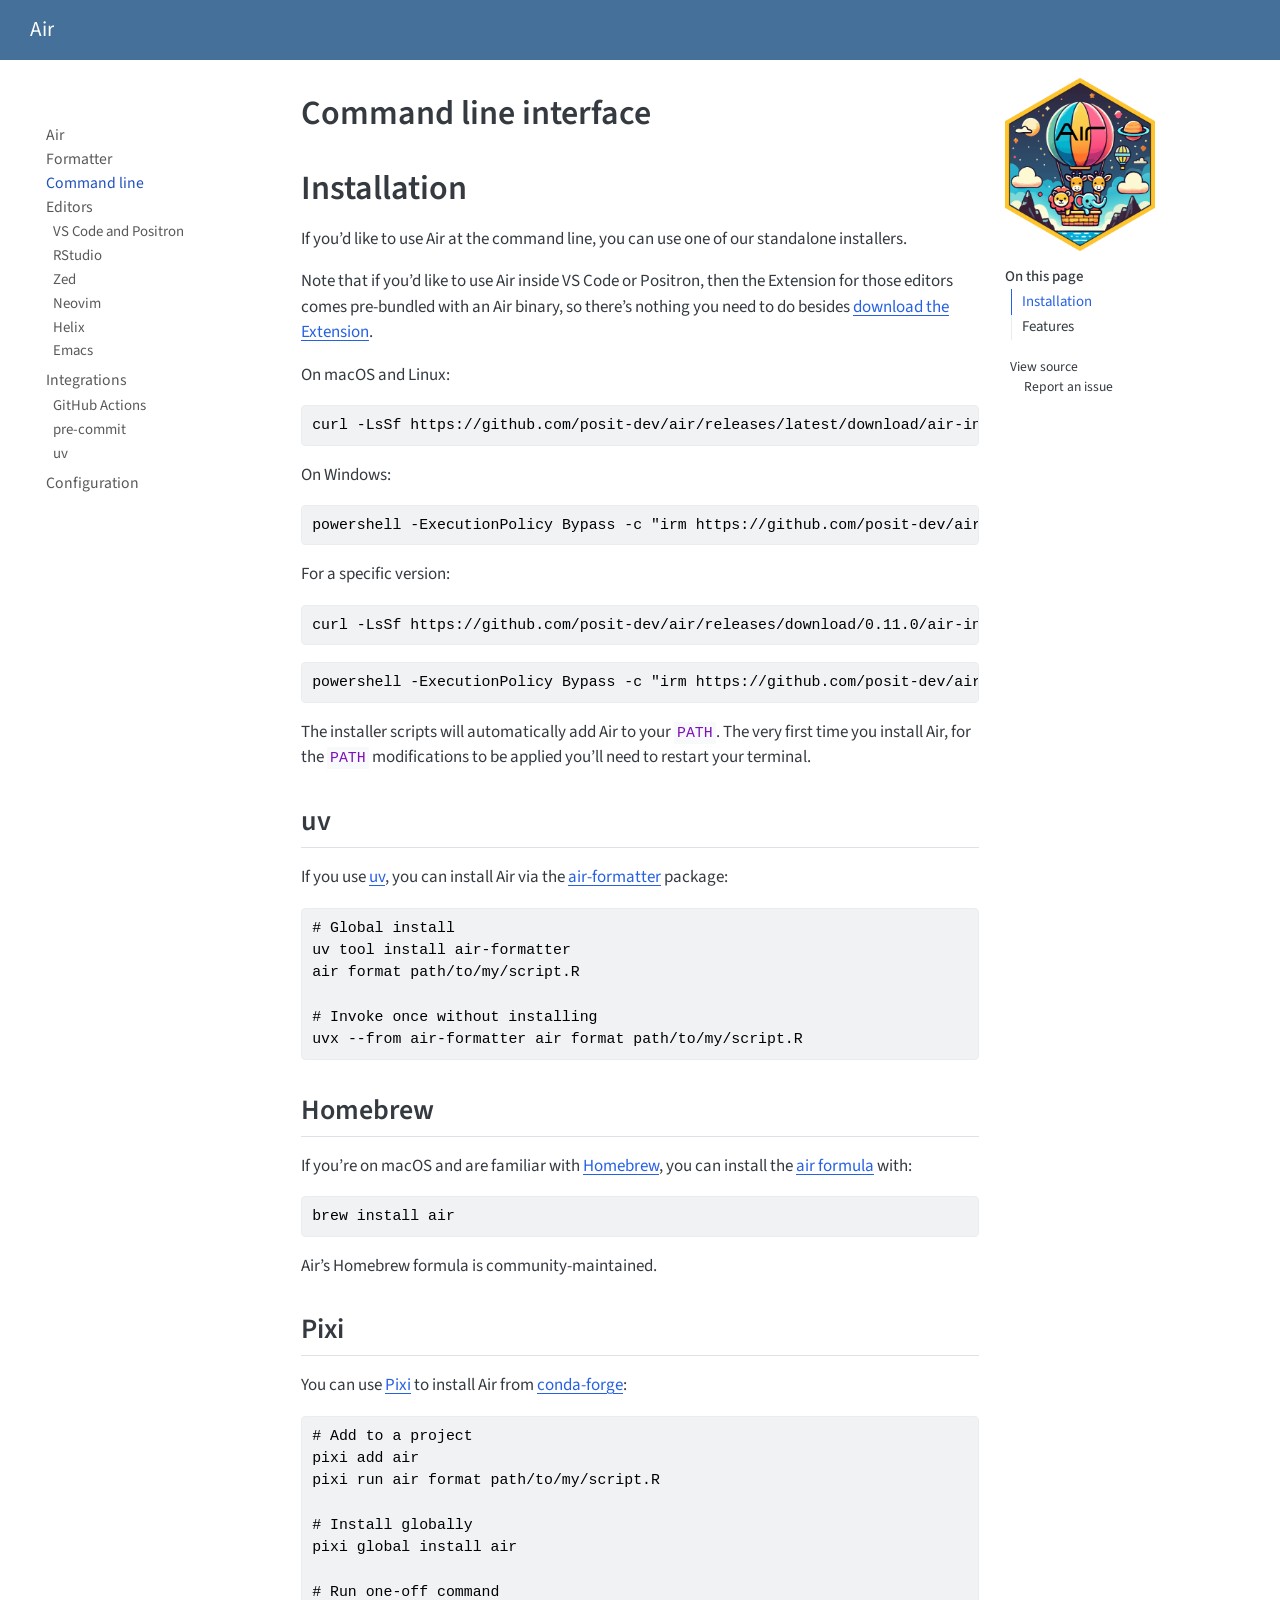
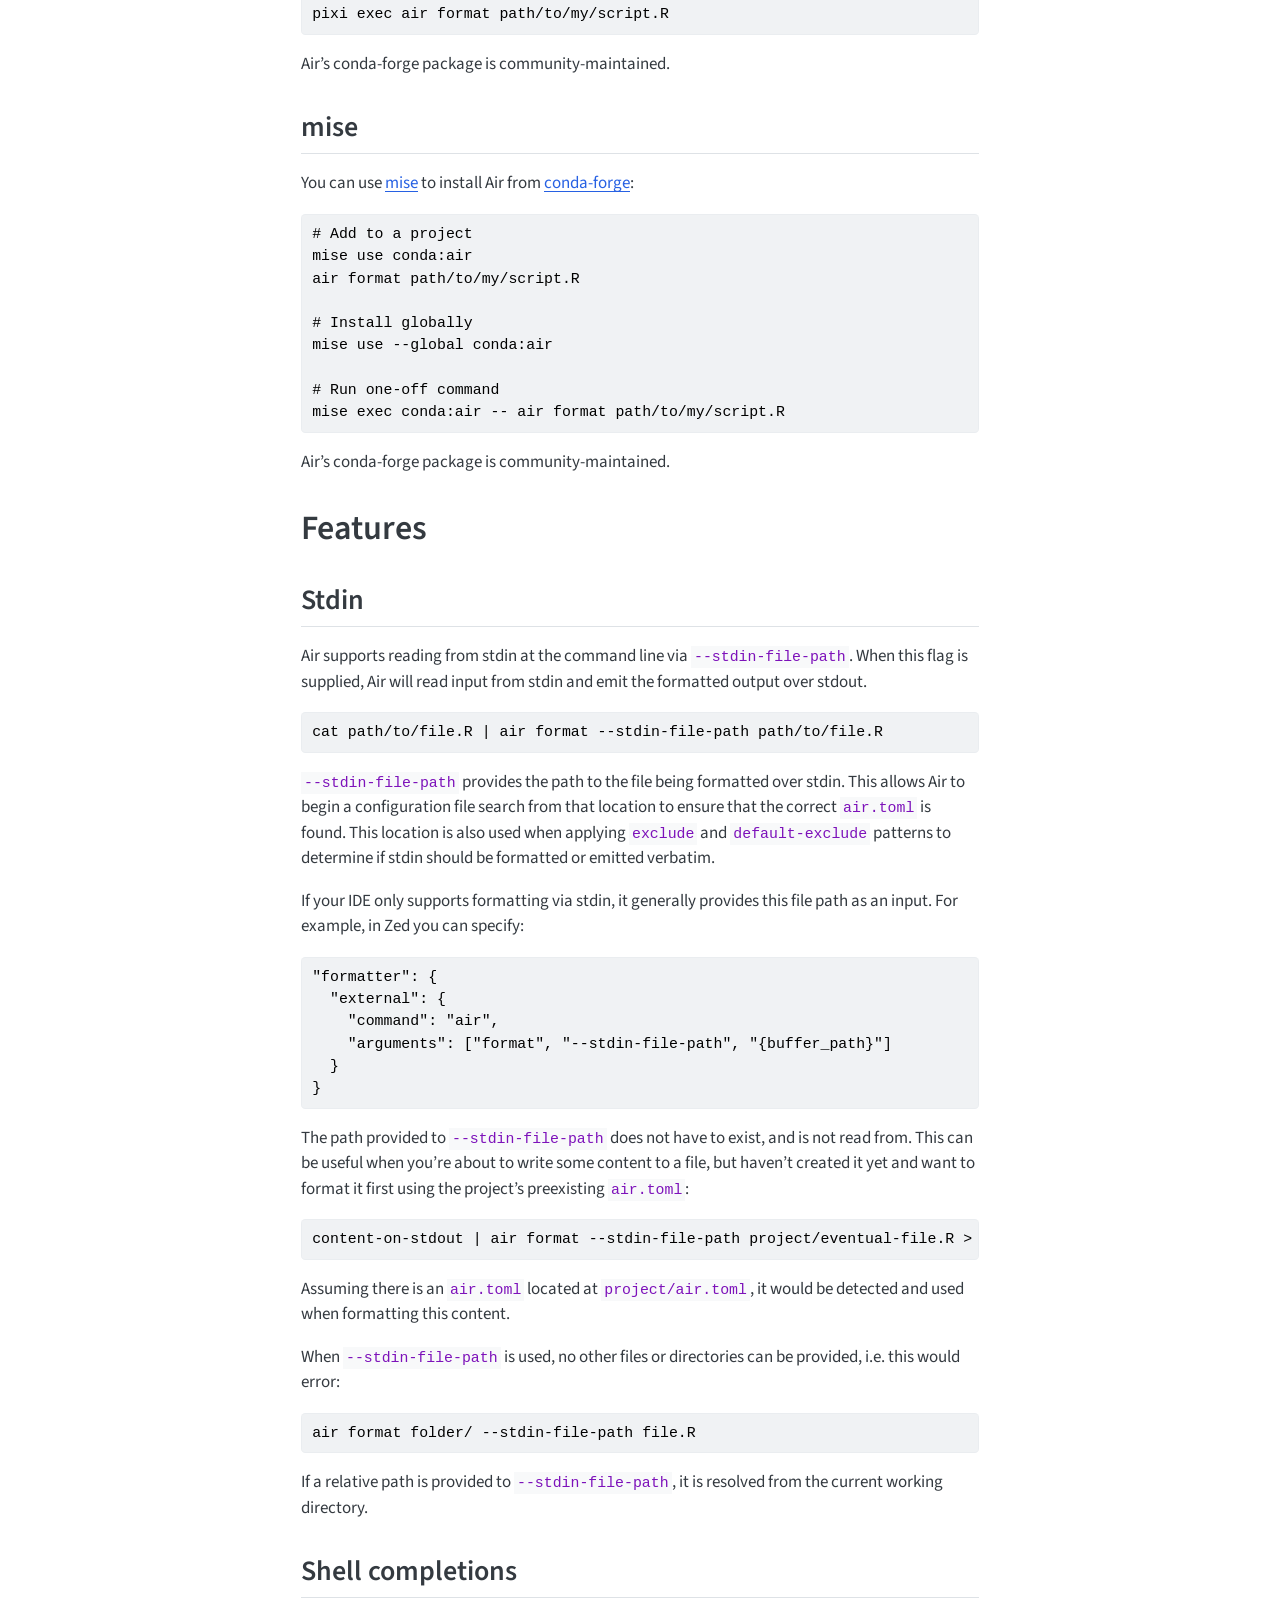
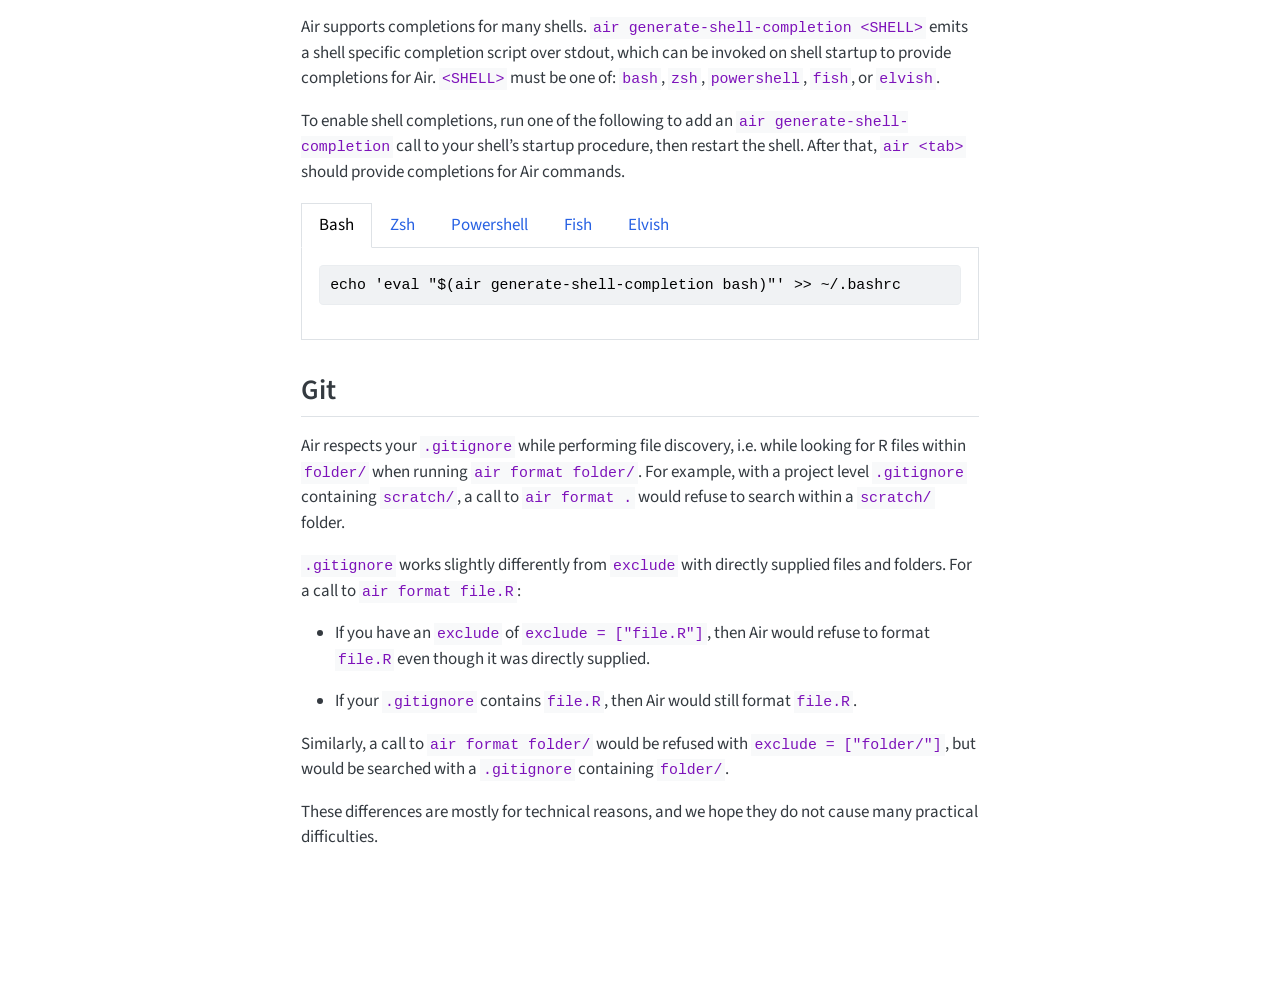
==== cli.html @ 84633301 "Built site for gh-pages" ====
<!DOCTYPE html>
<html xmlns="http://www.w3.org/1999/xhtml" lang="en" xml:lang="en"><head>

<meta charset="utf-8">
<meta name="generator" content="quarto-1.6.20">

<meta name="viewport" content="width=device-width, initial-scale=1.0, user-scalable=yes">


<title>Command line interface – Air</title>
<style>
code{white-space: pre-wrap;}
span.smallcaps{font-variant: small-caps;}
div.columns{display: flex; gap: min(4vw, 1.5em);}
div.column{flex: auto; overflow-x: auto;}
div.hanging-indent{margin-left: 1.5em; text-indent: -1.5em;}
ul.task-list{list-style: none;}
ul.task-list li input[type="checkbox"] {
  width: 0.8em;
  margin: 0 0.8em 0.2em -1em; /* quarto-specific, see https://github.com/quarto-dev/quarto-cli/issues/4556 */ 
  vertical-align: middle;
}
/* CSS for syntax highlighting */
pre > code.sourceCode { white-space: pre; position: relative; }
pre > code.sourceCode > span { line-height: 1.25; }
pre > code.sourceCode > span:empty { height: 1.2em; }
.sourceCode { overflow: visible; }
code.sourceCode > span { color: inherit; text-decoration: inherit; }
div.sourceCode { margin: 1em 0; }
pre.sourceCode { margin: 0; }
@media screen {
div.sourceCode { overflow: auto; }
}
@media print {
pre > code.sourceCode { white-space: pre-wrap; }
pre > code.sourceCode > span { display: inline-block; text-indent: -5em; padding-left: 5em; }
}
pre.numberSource code
  { counter-reset: source-line 0; }
pre.numberSource code > span
  { position: relative; left: -4em; counter-increment: source-line; }
pre.numberSource code > span > a:first-child::before
  { content: counter(source-line);
    position: relative; left: -1em; text-align: right; vertical-align: baseline;
    border: none; display: inline-block;
    -webkit-touch-callout: none; -webkit-user-select: none;
    -khtml-user-select: none; -moz-user-select: none;
    -ms-user-select: none; user-select: none;
    padding: 0 4px; width: 4em;
  }
pre.numberSource { margin-left: 3em;  padding-left: 4px; }
div.sourceCode
  {   }
@media screen {
pre > code.sourceCode > span > a:first-child::before { text-decoration: underline; }
}
</style>


<script src="site_libs/quarto-nav/quarto-nav.js"></script>
<script src="site_libs/quarto-nav/headroom.min.js"></script>
<script src="site_libs/clipboard/clipboard.min.js"></script>
<script src="site_libs/quarto-search/autocomplete.umd.js"></script>
<script src="site_libs/quarto-search/fuse.min.js"></script>
<script src="site_libs/quarto-search/quarto-search.js"></script>
<meta name="quarto:offset" content="./">
<script src="site_libs/quarto-html/quarto.js"></script>
<script src="site_libs/quarto-html/popper.min.js"></script>
<script src="site_libs/quarto-html/tippy.umd.min.js"></script>
<script src="site_libs/quarto-html/anchor.min.js"></script>
<link href="site_libs/quarto-html/tippy.css" rel="stylesheet">
<link href="site_libs/quarto-html/quarto-syntax-highlighting-018089954d508eae8a473f0b7f0491f0.css" rel="stylesheet" id="quarto-text-highlighting-styles">
<script src="site_libs/bootstrap/bootstrap.min.js"></script>
<link href="site_libs/bootstrap/bootstrap-icons.css" rel="stylesheet">
<link href="site_libs/bootstrap/bootstrap-8c8aa0801b8c80d083f1c1e874309953.min.css" rel="stylesheet" append-hash="true" id="quarto-bootstrap" data-mode="light">
<script id="quarto-search-options" type="application/json">{
  "location": "navbar",
  "copy-button": false,
  "collapse-after": 3,
  "panel-placement": "end",
  "type": "overlay",
  "limit": 50,
  "keyboard-shortcut": [
    "f",
    "/",
    "s"
  ],
  "show-item-context": false,
  "language": {
    "search-no-results-text": "No results",
    "search-matching-documents-text": "matching documents",
    "search-copy-link-title": "Copy link to search",
    "search-hide-matches-text": "Hide additional matches",
    "search-more-match-text": "more match in this document",
    "search-more-matches-text": "more matches in this document",
    "search-clear-button-title": "Clear",
    "search-text-placeholder": "",
    "search-detached-cancel-button-title": "Cancel",
    "search-submit-button-title": "Submit",
    "search-label": "Search"
  }
}</script>


</head>

<body class="nav-sidebar floating nav-fixed">

<div id="quarto-search-results"></div>
  <header id="quarto-header" class="headroom fixed-top">
    <nav class="navbar navbar-expand-lg " data-bs-theme="dark">
      <div class="navbar-container container-fluid">
      <div class="navbar-brand-container mx-auto">
    <a class="navbar-brand" href="./index.html">
    <span class="navbar-title">Air</span>
    </a>
  </div>
        <div class="quarto-navbar-tools tools-end">
</div>
          <div id="quarto-search" class="" title="Search"></div>
      </div> <!-- /container-fluid -->
    </nav>
  <nav class="quarto-secondary-nav">
    <div class="container-fluid d-flex">
      <button type="button" class="quarto-btn-toggle btn" data-bs-toggle="collapse" role="button" data-bs-target=".quarto-sidebar-collapse-item" aria-controls="quarto-sidebar" aria-expanded="false" aria-label="Toggle sidebar navigation" onclick="if (window.quartoToggleHeadroom) { window.quartoToggleHeadroom(); }">
        <i class="bi bi-layout-text-sidebar-reverse"></i>
      </button>
        <nav class="quarto-page-breadcrumbs" aria-label="breadcrumb"><ol class="breadcrumb"><li class="breadcrumb-item"><a href="./cli.html">Command line</a></li></ol></nav>
        <a class="flex-grow-1" role="navigation" data-bs-toggle="collapse" data-bs-target=".quarto-sidebar-collapse-item" aria-controls="quarto-sidebar" aria-expanded="false" aria-label="Toggle sidebar navigation" onclick="if (window.quartoToggleHeadroom) { window.quartoToggleHeadroom(); }">      
        </a>
      <button type="button" class="btn quarto-search-button" aria-label="Search" onclick="window.quartoOpenSearch();">
        <i class="bi bi-search"></i>
      </button>
    </div>
  </nav>
</header>
<!-- content -->
<div id="quarto-content" class="quarto-container page-columns page-rows-contents page-layout-article page-navbar">
<!-- sidebar -->
  <nav id="quarto-sidebar" class="sidebar collapse collapse-horizontal quarto-sidebar-collapse-item sidebar-navigation floating overflow-auto">
        <div class="mt-2 flex-shrink-0 align-items-center">
        <div class="sidebar-search">
        <div id="quarto-search" class="" title="Search"></div>
        </div>
        </div>
    <div class="sidebar-menu-container"> 
    <ul class="list-unstyled mt-1">
        <li class="sidebar-item">
  <div class="sidebar-item-container"> 
  <a href="./index.html" class="sidebar-item-text sidebar-link">
 <span class="menu-text">Air</span></a>
  </div>
</li>
        <li class="sidebar-item">
  <div class="sidebar-item-container"> 
  <a href="./formatter.html" class="sidebar-item-text sidebar-link">
 <span class="menu-text">Formatter</span></a>
  </div>
</li>
        <li class="sidebar-item">
  <div class="sidebar-item-container"> 
  <a href="./cli.html" class="sidebar-item-text sidebar-link active">
 <span class="menu-text">Command line</span></a>
  </div>
</li>
        <li class="sidebar-item sidebar-item-section">
      <div class="sidebar-item-container"> 
            <a href="./editors.html" class="sidebar-item-text sidebar-link">
 <span class="menu-text">Editors</span></a>
          <a class="sidebar-item-toggle text-start" data-bs-toggle="collapse" data-bs-target="#quarto-sidebar-section-1" role="navigation" aria-expanded="true" aria-label="Toggle section">
            <i class="bi bi-chevron-right ms-2"></i>
          </a> 
      </div>
      <ul id="quarto-sidebar-section-1" class="collapse list-unstyled sidebar-section depth1 show">  
          <li class="sidebar-item">
  <div class="sidebar-item-container"> 
  <a href="./editor-vscode.html" class="sidebar-item-text sidebar-link">
 <span class="menu-text">VS Code and Positron</span></a>
  </div>
</li>
          <li class="sidebar-item">
  <div class="sidebar-item-container"> 
  <a href="./editor-rstudio.html" class="sidebar-item-text sidebar-link">
 <span class="menu-text">RStudio</span></a>
  </div>
</li>
          <li class="sidebar-item">
  <div class="sidebar-item-container"> 
  <a href="./editor-zed.html" class="sidebar-item-text sidebar-link">
 <span class="menu-text">Zed</span></a>
  </div>
</li>
          <li class="sidebar-item">
  <div class="sidebar-item-container"> 
  <a href="./editor-neovim.html" class="sidebar-item-text sidebar-link">
 <span class="menu-text">Neovim</span></a>
  </div>
</li>
          <li class="sidebar-item">
  <div class="sidebar-item-container"> 
  <a href="./editor-helix.html" class="sidebar-item-text sidebar-link">
 <span class="menu-text">Helix</span></a>
  </div>
</li>
          <li class="sidebar-item">
  <div class="sidebar-item-container"> 
  <a href="./editor-emacs.html" class="sidebar-item-text sidebar-link">
 <span class="menu-text">Emacs</span></a>
  </div>
</li>
      </ul>
  </li>
        <li class="sidebar-item sidebar-item-section">
      <div class="sidebar-item-container"> 
            <a class="sidebar-item-text sidebar-link text-start" data-bs-toggle="collapse" data-bs-target="#quarto-sidebar-section-2" role="navigation" aria-expanded="true">
 <span class="menu-text">Integrations</span></a>
          <a class="sidebar-item-toggle text-start" data-bs-toggle="collapse" data-bs-target="#quarto-sidebar-section-2" role="navigation" aria-expanded="true" aria-label="Toggle section">
            <i class="bi bi-chevron-right ms-2"></i>
          </a> 
      </div>
      <ul id="quarto-sidebar-section-2" class="collapse list-unstyled sidebar-section depth1 show">  
          <li class="sidebar-item">
  <div class="sidebar-item-container"> 
  <a href="./integration-github-actions.html" class="sidebar-item-text sidebar-link">
 <span class="menu-text">GitHub Actions</span></a>
  </div>
</li>
          <li class="sidebar-item">
  <div class="sidebar-item-container"> 
  <a href="./integration-pre-commit.html" class="sidebar-item-text sidebar-link">
 <span class="menu-text">pre-commit</span></a>
  </div>
</li>
          <li class="sidebar-item">
  <div class="sidebar-item-container"> 
  <a href="./integration-uv.html" class="sidebar-item-text sidebar-link">
 <span class="menu-text">uv</span></a>
  </div>
</li>
      </ul>
  </li>
        <li class="sidebar-item">
  <div class="sidebar-item-container"> 
  <a href="./configuration.html" class="sidebar-item-text sidebar-link">
 <span class="menu-text">Configuration</span></a>
  </div>
</li>
    </ul>
    </div>
</nav>
<div id="quarto-sidebar-glass" class="quarto-sidebar-collapse-item" data-bs-toggle="collapse" data-bs-target=".quarto-sidebar-collapse-item"></div>
<!-- margin-sidebar -->
    <div id="quarto-margin-sidebar" class="sidebar margin-sidebar"><div class="quarto-margin-header"><div class="margin-header-item">
<p><img src="./images/air.png" alt="Logo" width="150"></p>
</div></div>
        <nav id="TOC" role="doc-toc" class="toc-active">
    <h2 id="toc-title">On this page</h2>
   
  <ul>
  <li><a href="#installation" id="toc-installation" class="nav-link active" data-scroll-target="#installation">Installation</a>
  <ul class="collapse">
  <li><a href="#uv" id="toc-uv" class="nav-link" data-scroll-target="#uv">uv</a></li>
  <li><a href="#homebrew" id="toc-homebrew" class="nav-link" data-scroll-target="#homebrew">Homebrew</a></li>
  <li><a href="#pixi" id="toc-pixi" class="nav-link" data-scroll-target="#pixi">Pixi</a></li>
  <li><a href="#mise" id="toc-mise" class="nav-link" data-scroll-target="#mise">mise</a></li>
  </ul></li>
  <li><a href="#features" id="toc-features" class="nav-link" data-scroll-target="#features">Features</a>
  <ul class="collapse">
  <li><a href="#stdin" id="toc-stdin" class="nav-link" data-scroll-target="#stdin">Stdin</a></li>
  <li><a href="#shell-completions" id="toc-shell-completions" class="nav-link" data-scroll-target="#shell-completions">Shell completions</a></li>
  <li><a href="#git" id="toc-git" class="nav-link" data-scroll-target="#git">Git</a></li>
  </ul></li>
  </ul>
<div class="toc-actions"><ul><li><a href="https://github.com/posit-dev/air/blob/main/docs/cli.qmd" class="toc-action"><i class="bi bi-github"></i>View source</a></li><li><a href="https://github.com/posit-dev/air/issues/new" class="toc-action"><i class="bi empty"></i>Report an issue</a></li></ul></div></nav>
    </div>
<!-- main -->
<main class="content" id="quarto-document-content">

<header id="title-block-header" class="quarto-title-block default">
<div class="quarto-title">
<h1 class="title">Command line interface</h1>
</div>



<div class="quarto-title-meta">

    
  
    
  </div>
  


</header>


<section id="installation" class="level1">
<h1>Installation</h1>
<p>If you’d like to use Air at the command line, you can use one of our standalone installers.</p>
<p>Note that if you’d like to use Air inside VS Code or Positron, then the Extension for those editors comes pre-bundled with an Air binary, so there’s nothing you need to do besides <a href="./editor-vscode.html">download the Extension</a>.</p>
<p>On macOS and Linux:</p>
<div class="sourceCode" id="cb1"><pre class="sourceCode bash code-with-copy"><code class="sourceCode bash"><span id="cb1-1"><a href="#cb1-1" aria-hidden="true" tabindex="-1"></a><span class="ex">curl</span> <span class="at">-LsSf</span> https://github.com/posit-dev/air/releases/latest/download/air-installer.sh <span class="kw">|</span> <span class="fu">sh</span></span></code><button title="Copy to Clipboard" class="code-copy-button"><i class="bi"></i></button></pre></div>
<p>On Windows:</p>
<div class="sourceCode" id="cb2"><pre class="sourceCode powershell code-with-copy"><code class="sourceCode powershell"><span id="cb2-1"><a href="#cb2-1" aria-hidden="true" tabindex="-1"></a>powershell <span class="op">-</span>ExecutionPolicy Bypass <span class="op">-</span>c <span class="st">"irm https://github.com/posit-dev/air/releases/latest/download/air-installer.ps1 | iex"</span></span></code><button title="Copy to Clipboard" class="code-copy-button"><i class="bi"></i></button></pre></div>
<p>For a specific version:</p>
<div class="sourceCode" id="cb3"><pre class="sourceCode bash code-with-copy"><code class="sourceCode bash"><span id="cb3-1"><a href="#cb3-1" aria-hidden="true" tabindex="-1"></a><span class="ex">curl</span> <span class="at">-LsSf</span> https://github.com/posit-dev/air/releases/download/0.11.0/air-installer.sh <span class="kw">|</span> <span class="fu">sh</span></span></code><button title="Copy to Clipboard" class="code-copy-button"><i class="bi"></i></button></pre></div>
<div class="sourceCode" id="cb4"><pre class="sourceCode powershell code-with-copy"><code class="sourceCode powershell"><span id="cb4-1"><a href="#cb4-1" aria-hidden="true" tabindex="-1"></a>powershell <span class="op">-</span>ExecutionPolicy Bypass <span class="op">-</span>c <span class="st">"irm https://github.com/posit-dev/air/releases/download/0.11.0/air-installer.ps1 | iex"</span></span></code><button title="Copy to Clipboard" class="code-copy-button"><i class="bi"></i></button></pre></div>
<p>The installer scripts will automatically add Air to your <code>PATH</code>. The very first time you install Air, for the <code>PATH</code> modifications to be applied you’ll need to restart your terminal.</p>
<section id="uv" class="level2">
<h2 class="anchored" data-anchor-id="uv">uv</h2>
<p>If you use <a href="https://docs.astral.sh/uv/">uv</a>, you can install Air via the <a href="https://pypi.org/project/air-formatter/">air-formatter</a> package:</p>
<div class="sourceCode" id="cb5"><pre class="sourceCode bash code-with-copy"><code class="sourceCode bash"><span id="cb5-1"><a href="#cb5-1" aria-hidden="true" tabindex="-1"></a><span class="co"># Global install</span></span>
<span id="cb5-2"><a href="#cb5-2" aria-hidden="true" tabindex="-1"></a><span class="ex">uv</span> tool install air-formatter</span>
<span id="cb5-3"><a href="#cb5-3" aria-hidden="true" tabindex="-1"></a><span class="ex">air</span> format path/to/my/script.R</span>
<span id="cb5-4"><a href="#cb5-4" aria-hidden="true" tabindex="-1"></a></span>
<span id="cb5-5"><a href="#cb5-5" aria-hidden="true" tabindex="-1"></a><span class="co"># Invoke once without installing</span></span>
<span id="cb5-6"><a href="#cb5-6" aria-hidden="true" tabindex="-1"></a><span class="ex">uvx</span> <span class="at">--from</span> air-formatter air format path/to/my/script.R</span></code><button title="Copy to Clipboard" class="code-copy-button"><i class="bi"></i></button></pre></div>
</section>
<section id="homebrew" class="level2">
<h2 class="anchored" data-anchor-id="homebrew">Homebrew</h2>
<p>If you’re on macOS and are familiar with <a href="https://brew.sh/">Homebrew</a>, you can install the <a href="https://formulae.brew.sh/formula/air">air formula</a> with:</p>
<div class="sourceCode" id="cb6"><pre class="sourceCode bash code-with-copy"><code class="sourceCode bash"><span id="cb6-1"><a href="#cb6-1" aria-hidden="true" tabindex="-1"></a><span class="ex">brew</span> install air</span></code><button title="Copy to Clipboard" class="code-copy-button"><i class="bi"></i></button></pre></div>
<p>Air’s Homebrew formula is community-maintained.</p>
</section>
<section id="pixi" class="level2">
<h2 class="anchored" data-anchor-id="pixi">Pixi</h2>
<p>You can use <a href="https://pixi.prefix.dev/latest/">Pixi</a> to install Air from <a href="https://github.com/conda-forge/air-feedstock">conda-forge</a>:</p>
<div class="sourceCode" id="cb7"><pre class="sourceCode bash code-with-copy"><code class="sourceCode bash"><span id="cb7-1"><a href="#cb7-1" aria-hidden="true" tabindex="-1"></a><span class="co"># Add to a project</span></span>
<span id="cb7-2"><a href="#cb7-2" aria-hidden="true" tabindex="-1"></a><span class="ex">pixi</span> add air</span>
<span id="cb7-3"><a href="#cb7-3" aria-hidden="true" tabindex="-1"></a><span class="ex">pixi</span> run air format path/to/my/script.R</span>
<span id="cb7-4"><a href="#cb7-4" aria-hidden="true" tabindex="-1"></a></span>
<span id="cb7-5"><a href="#cb7-5" aria-hidden="true" tabindex="-1"></a><span class="co"># Install globally</span></span>
<span id="cb7-6"><a href="#cb7-6" aria-hidden="true" tabindex="-1"></a><span class="ex">pixi</span> global install air</span>
<span id="cb7-7"><a href="#cb7-7" aria-hidden="true" tabindex="-1"></a></span>
<span id="cb7-8"><a href="#cb7-8" aria-hidden="true" tabindex="-1"></a><span class="co"># Run one-off command</span></span>
<span id="cb7-9"><a href="#cb7-9" aria-hidden="true" tabindex="-1"></a><span class="ex">pixi</span> exec air format path/to/my/script.R</span></code><button title="Copy to Clipboard" class="code-copy-button"><i class="bi"></i></button></pre></div>
<p>Air’s conda-forge package is community-maintained.</p>
</section>
<section id="mise" class="level2">
<h2 class="anchored" data-anchor-id="mise">mise</h2>
<p>You can use <a href="https://mise.jdx.dev/">mise</a> to install Air from <a href="https://github.com/conda-forge/air-feedstock">conda-forge</a>:</p>
<div class="sourceCode" id="cb8"><pre class="sourceCode bash code-with-copy"><code class="sourceCode bash"><span id="cb8-1"><a href="#cb8-1" aria-hidden="true" tabindex="-1"></a><span class="co"># Add to a project</span></span>
<span id="cb8-2"><a href="#cb8-2" aria-hidden="true" tabindex="-1"></a><span class="ex">mise</span> use conda:air</span>
<span id="cb8-3"><a href="#cb8-3" aria-hidden="true" tabindex="-1"></a><span class="ex">air</span> format path/to/my/script.R</span>
<span id="cb8-4"><a href="#cb8-4" aria-hidden="true" tabindex="-1"></a></span>
<span id="cb8-5"><a href="#cb8-5" aria-hidden="true" tabindex="-1"></a><span class="co"># Install globally</span></span>
<span id="cb8-6"><a href="#cb8-6" aria-hidden="true" tabindex="-1"></a><span class="ex">mise</span> use <span class="at">--global</span> conda:air</span>
<span id="cb8-7"><a href="#cb8-7" aria-hidden="true" tabindex="-1"></a></span>
<span id="cb8-8"><a href="#cb8-8" aria-hidden="true" tabindex="-1"></a><span class="co"># Run one-off command</span></span>
<span id="cb8-9"><a href="#cb8-9" aria-hidden="true" tabindex="-1"></a><span class="ex">mise</span> exec conda:air <span class="at">--</span> air format path/to/my/script.R</span></code><button title="Copy to Clipboard" class="code-copy-button"><i class="bi"></i></button></pre></div>
<p>Air’s conda-forge package is community-maintained.</p>
</section>
</section>
<section id="features" class="level1">
<h1>Features</h1>
<section id="stdin" class="level2">
<h2 class="anchored" data-anchor-id="stdin">Stdin</h2>
<p>Air supports reading from stdin at the command line via <code>--stdin-file-path</code>. When this flag is supplied, Air will read input from stdin and emit the formatted output over stdout.</p>
<div class="sourceCode" id="cb9"><pre class="sourceCode bash code-with-copy"><code class="sourceCode bash"><span id="cb9-1"><a href="#cb9-1" aria-hidden="true" tabindex="-1"></a><span class="fu">cat</span> path/to/file.R <span class="kw">|</span> <span class="ex">air</span> format <span class="at">--stdin-file-path</span> path/to/file.R</span></code><button title="Copy to Clipboard" class="code-copy-button"><i class="bi"></i></button></pre></div>
<p><code>--stdin-file-path</code> provides the path to the file being formatted over stdin. This allows Air to begin a configuration file search from that location to ensure that the correct <code>air.toml</code> is found. This location is also used when applying <code>exclude</code> and <code>default-exclude</code> patterns to determine if stdin should be formatted or emitted verbatim.</p>
<p>If your IDE only supports formatting via stdin, it generally provides this file path as an input. For example, in Zed you can specify:</p>
<div class="sourceCode" id="cb10"><pre class="sourceCode json code-with-copy"><code class="sourceCode json"><span id="cb10-1"><a href="#cb10-1" aria-hidden="true" tabindex="-1"></a><span class="er">"formatter":</span> <span class="fu">{</span></span>
<span id="cb10-2"><a href="#cb10-2" aria-hidden="true" tabindex="-1"></a>  <span class="dt">"external"</span><span class="fu">:</span> <span class="fu">{</span></span>
<span id="cb10-3"><a href="#cb10-3" aria-hidden="true" tabindex="-1"></a>    <span class="dt">"command"</span><span class="fu">:</span> <span class="st">"air"</span><span class="fu">,</span></span>
<span id="cb10-4"><a href="#cb10-4" aria-hidden="true" tabindex="-1"></a>    <span class="dt">"arguments"</span><span class="fu">:</span> <span class="ot">[</span><span class="st">"format"</span><span class="ot">,</span> <span class="st">"--stdin-file-path"</span><span class="ot">,</span> <span class="st">"{buffer_path}"</span><span class="ot">]</span></span>
<span id="cb10-5"><a href="#cb10-5" aria-hidden="true" tabindex="-1"></a>  <span class="fu">}</span></span>
<span id="cb10-6"><a href="#cb10-6" aria-hidden="true" tabindex="-1"></a><span class="fu">}</span></span></code><button title="Copy to Clipboard" class="code-copy-button"><i class="bi"></i></button></pre></div>
<p>The path provided to <code>--stdin-file-path</code> does not have to exist, and is not read from. This can be useful when you’re about to write some content to a file, but haven’t created it yet and want to format it first using the project’s preexisting <code>air.toml</code>:</p>
<div class="sourceCode" id="cb11"><pre class="sourceCode bash code-with-copy"><code class="sourceCode bash"><span id="cb11-1"><a href="#cb11-1" aria-hidden="true" tabindex="-1"></a><span class="ex">content-on-stdout</span> <span class="kw">|</span> <span class="ex">air</span> format <span class="at">--stdin-file-path</span> project/eventual-file.R <span class="op">&gt;</span> project/eventual-file.R</span></code><button title="Copy to Clipboard" class="code-copy-button"><i class="bi"></i></button></pre></div>
<p>Assuming there is an <code>air.toml</code> located at <code>project/air.toml</code>, it would be detected and used when formatting this content.</p>
<p>When <code>--stdin-file-path</code> is used, no other files or directories can be provided, i.e.&nbsp;this would error:</p>
<div class="sourceCode" id="cb12"><pre class="sourceCode bash code-with-copy"><code class="sourceCode bash"><span id="cb12-1"><a href="#cb12-1" aria-hidden="true" tabindex="-1"></a><span class="ex">air</span> format folder/ <span class="at">--stdin-file-path</span> file.R</span></code><button title="Copy to Clipboard" class="code-copy-button"><i class="bi"></i></button></pre></div>
<p>If a relative path is provided to <code>--stdin-file-path</code>, it is resolved from the current working directory.</p>
</section>
<section id="shell-completions" class="level2">
<h2 class="anchored" data-anchor-id="shell-completions">Shell completions</h2>
<p>Air supports completions for many shells. <code>air generate-shell-completion &lt;SHELL&gt;</code> emits a shell specific completion script over stdout, which can be invoked on shell startup to provide completions for Air. <code>&lt;SHELL&gt;</code> must be one of: <code>bash</code>, <code>zsh</code>, <code>powershell</code>, <code>fish</code>, or <code>elvish</code>.</p>
<p>To enable shell completions, run one of the following to add an <code>air generate-shell-completion</code> call to your shell’s startup procedure, then restart the shell. After that, <code>air &lt;tab&gt;</code> should provide completions for Air commands.</p>
<div class="tabset-margin-container"></div><div class="panel-tabset">
<ul class="nav nav-tabs" role="tablist"><li class="nav-item" role="presentation"><a class="nav-link active" id="tabset-1-1-tab" data-bs-toggle="tab" data-bs-target="#tabset-1-1" role="tab" aria-controls="tabset-1-1" aria-selected="true" aria-current="page">Bash</a></li><li class="nav-item" role="presentation"><a class="nav-link" id="tabset-1-2-tab" data-bs-toggle="tab" data-bs-target="#tabset-1-2" role="tab" aria-controls="tabset-1-2" aria-selected="false">Zsh</a></li><li class="nav-item" role="presentation"><a class="nav-link" id="tabset-1-3-tab" data-bs-toggle="tab" data-bs-target="#tabset-1-3" role="tab" aria-controls="tabset-1-3" aria-selected="false">Powershell</a></li><li class="nav-item" role="presentation"><a class="nav-link" id="tabset-1-4-tab" data-bs-toggle="tab" data-bs-target="#tabset-1-4" role="tab" aria-controls="tabset-1-4" aria-selected="false">Fish</a></li><li class="nav-item" role="presentation"><a class="nav-link" id="tabset-1-5-tab" data-bs-toggle="tab" data-bs-target="#tabset-1-5" role="tab" aria-controls="tabset-1-5" aria-selected="false">Elvish</a></li></ul>
<div class="tab-content">
<div id="tabset-1-1" class="tab-pane active" role="tabpanel" aria-labelledby="tabset-1-1-tab">
<div class="sourceCode" id="cb13"><pre class="sourceCode bash code-with-copy"><code class="sourceCode bash"><span id="cb13-1"><a href="#cb13-1" aria-hidden="true" tabindex="-1"></a><span class="bu">echo</span> <span class="st">'eval "$(air generate-shell-completion bash)"'</span> <span class="op">&gt;&gt;</span> ~/.bashrc</span></code><button title="Copy to Clipboard" class="code-copy-button"><i class="bi"></i></button></pre></div>
</div>
<div id="tabset-1-2" class="tab-pane" role="tabpanel" aria-labelledby="tabset-1-2-tab">
<div class="sourceCode" id="cb14"><pre class="sourceCode bash code-with-copy"><code class="sourceCode bash"><span id="cb14-1"><a href="#cb14-1" aria-hidden="true" tabindex="-1"></a><span class="bu">echo</span> <span class="st">'eval "$(air generate-shell-completion zsh)"'</span> <span class="op">&gt;&gt;</span> ~/.zshrc</span></code><button title="Copy to Clipboard" class="code-copy-button"><i class="bi"></i></button></pre></div>
</div>
<div id="tabset-1-3" class="tab-pane" role="tabpanel" aria-labelledby="tabset-1-3-tab">
<div class="sourceCode" id="cb15"><pre class="sourceCode powershell code-with-copy"><code class="sourceCode powershell"><span id="cb15-1"><a href="#cb15-1" aria-hidden="true" tabindex="-1"></a><span class="cf">if</span> <span class="op">(!(</span><span class="fu">Test-Path</span> <span class="op">-</span>Path <span class="va">$PROFILE</span><span class="op">))</span> <span class="op">{</span></span>
<span id="cb15-2"><a href="#cb15-2" aria-hidden="true" tabindex="-1"></a>  <span class="fu">New-Item</span> <span class="op">-</span>ItemType File <span class="op">-</span>Path <span class="va">$PROFILE</span> <span class="op">-</span>Force</span>
<span id="cb15-3"><a href="#cb15-3" aria-hidden="true" tabindex="-1"></a><span class="op">}</span></span>
<span id="cb15-4"><a href="#cb15-4" aria-hidden="true" tabindex="-1"></a><span class="fu">Add-Content</span> <span class="op">-</span>Path <span class="va">$PROFILE</span> <span class="op">-</span>Value <span class="st">'(&amp; air generate-shell-completion powershell) | Out-String | Invoke-Expression'</span></span></code><button title="Copy to Clipboard" class="code-copy-button"><i class="bi"></i></button></pre></div>
</div>
<div id="tabset-1-4" class="tab-pane" role="tabpanel" aria-labelledby="tabset-1-4-tab">
<div class="sourceCode" id="cb16"><pre class="sourceCode bash code-with-copy"><code class="sourceCode bash"><span id="cb16-1"><a href="#cb16-1" aria-hidden="true" tabindex="-1"></a><span class="bu">echo</span> <span class="st">'air generate-shell-completion fish | source'</span> <span class="op">&gt;</span> ~/.config/fish/completions/air.fish</span></code><button title="Copy to Clipboard" class="code-copy-button"><i class="bi"></i></button></pre></div>
</div>
<div id="tabset-1-5" class="tab-pane" role="tabpanel" aria-labelledby="tabset-1-5-tab">
<div class="sourceCode" id="cb17"><pre class="sourceCode bash code-with-copy"><code class="sourceCode bash"><span id="cb17-1"><a href="#cb17-1" aria-hidden="true" tabindex="-1"></a><span class="bu">echo</span> <span class="st">'eval (air generate-shell-completion elvish | slurp)'</span> <span class="op">&gt;&gt;</span> ~/.elvish/rc.elv</span></code><button title="Copy to Clipboard" class="code-copy-button"><i class="bi"></i></button></pre></div>
</div>
</div>
</div>
</section>
<section id="git" class="level2">
<h2 class="anchored" data-anchor-id="git">Git</h2>
<p>Air respects your <code>.gitignore</code> while performing file discovery, i.e.&nbsp;while looking for R files within <code>folder/</code> when running <code>air format folder/</code>. For example, with a project level <code>.gitignore</code> containing <code>scratch/</code>, a call to <code>air format .</code> would refuse to search within a <code>scratch/</code> folder.</p>
<p><code>.gitignore</code> works slightly differently from <code>exclude</code> with directly supplied files and folders. For a call to <code>air format file.R</code>:</p>
<ul>
<li><p>If you have an <code>exclude</code> of <code>exclude = ["file.R"]</code>, then Air would refuse to format <code>file.R</code> even though it was directly supplied.</p></li>
<li><p>If your <code>.gitignore</code> contains <code>file.R</code>, then Air would still format <code>file.R</code>.</p></li>
</ul>
<p>Similarly, a call to <code>air format folder/</code> would be refused with <code>exclude = ["folder/"]</code>, but would be searched with a <code>.gitignore</code> containing <code>folder/</code>.</p>
<p>These differences are mostly for technical reasons, and we hope they do not cause many practical difficulties.</p>


</section>
</section>

</main> <!-- /main -->
<script id="quarto-html-after-body" type="application/javascript">
window.document.addEventListener("DOMContentLoaded", function (event) {
  const toggleBodyColorMode = (bsSheetEl) => {
    const mode = bsSheetEl.getAttribute("data-mode");
    const bodyEl = window.document.querySelector("body");
    if (mode === "dark") {
      bodyEl.classList.add("quarto-dark");
      bodyEl.classList.remove("quarto-light");
    } else {
      bodyEl.classList.add("quarto-light");
      bodyEl.classList.remove("quarto-dark");
    }
  }
  const toggleBodyColorPrimary = () => {
    const bsSheetEl = window.document.querySelector("link#quarto-bootstrap");
    if (bsSheetEl) {
      toggleBodyColorMode(bsSheetEl);
    }
  }
  toggleBodyColorPrimary();  
  const icon = "";
  const anchorJS = new window.AnchorJS();
  anchorJS.options = {
    placement: 'right',
    icon: icon
  };
  anchorJS.add('.anchored');
  const isCodeAnnotation = (el) => {
    for (const clz of el.classList) {
      if (clz.startsWith('code-annotation-')) {                     
        return true;
      }
    }
    return false;
  }
  const onCopySuccess = function(e) {
    // button target
    const button = e.trigger;
    // don't keep focus
    button.blur();
    // flash "checked"
    button.classList.add('code-copy-button-checked');
    var currentTitle = button.getAttribute("title");
    button.setAttribute("title", "Copied!");
    let tooltip;
    if (window.bootstrap) {
      button.setAttribute("data-bs-toggle", "tooltip");
      button.setAttribute("data-bs-placement", "left");
      button.setAttribute("data-bs-title", "Copied!");
      tooltip = new bootstrap.Tooltip(button, 
        { trigger: "manual", 
          customClass: "code-copy-button-tooltip",
          offset: [0, -8]});
      tooltip.show();    
    }
    setTimeout(function() {
      if (tooltip) {
        tooltip.hide();
        button.removeAttribute("data-bs-title");
        button.removeAttribute("data-bs-toggle");
        button.removeAttribute("data-bs-placement");
      }
      button.setAttribute("title", currentTitle);
      button.classList.remove('code-copy-button-checked');
    }, 1000);
    // clear code selection
    e.clearSelection();
  }
  const getTextToCopy = function(trigger) {
      const codeEl = trigger.previousElementSibling.cloneNode(true);
      for (const childEl of codeEl.children) {
        if (isCodeAnnotation(childEl)) {
          childEl.remove();
        }
      }
      return codeEl.innerText;
  }
  const clipboard = new window.ClipboardJS('.code-copy-button:not([data-in-quarto-modal])', {
    text: getTextToCopy
  });
  clipboard.on('success', onCopySuccess);
  if (window.document.getElementById('quarto-embedded-source-code-modal')) {
    // For code content inside modals, clipBoardJS needs to be initialized with a container option
    // TODO: Check when it could be a function (https://github.com/zenorocha/clipboard.js/issues/860)
    const clipboardModal = new window.ClipboardJS('.code-copy-button[data-in-quarto-modal]', {
      text: getTextToCopy,
      container: window.document.getElementById('quarto-embedded-source-code-modal')
    });
    clipboardModal.on('success', onCopySuccess);
  }
    var localhostRegex = new RegExp(/^(?:http|https):\/\/localhost\:?[0-9]*\//);
    var mailtoRegex = new RegExp(/^mailto:/);
      var filterRegex = new RegExp("https:\/\/krlmlr\.github\.io\/air\/");
    var isInternal = (href) => {
        return filterRegex.test(href) || localhostRegex.test(href) || mailtoRegex.test(href);
    }
    // Inspect non-navigation links and adorn them if external
 	var links = window.document.querySelectorAll('a[href]:not(.nav-link):not(.navbar-brand):not(.toc-action):not(.sidebar-link):not(.sidebar-item-toggle):not(.pagination-link):not(.no-external):not([aria-hidden]):not(.dropdown-item):not(.quarto-navigation-tool):not(.about-link)');
    for (var i=0; i<links.length; i++) {
      const link = links[i];
      if (!isInternal(link.href)) {
        // undo the damage that might have been done by quarto-nav.js in the case of
        // links that we want to consider external
        if (link.dataset.originalHref !== undefined) {
          link.href = link.dataset.originalHref;
        }
      }
    }
  function tippyHover(el, contentFn, onTriggerFn, onUntriggerFn) {
    const config = {
      allowHTML: true,
      maxWidth: 500,
      delay: 100,
      arrow: false,
      appendTo: function(el) {
          return el.parentElement;
      },
      interactive: true,
      interactiveBorder: 10,
      theme: 'quarto',
      placement: 'bottom-start',
    };
    if (contentFn) {
      config.content = contentFn;
    }
    if (onTriggerFn) {
      config.onTrigger = onTriggerFn;
    }
    if (onUntriggerFn) {
      config.onUntrigger = onUntriggerFn;
    }
    window.tippy(el, config); 
  }
  const noterefs = window.document.querySelectorAll('a[role="doc-noteref"]');
  for (var i=0; i<noterefs.length; i++) {
    const ref = noterefs[i];
    tippyHover(ref, function() {
      // use id or data attribute instead here
      let href = ref.getAttribute('data-footnote-href') || ref.getAttribute('href');
      try { href = new URL(href).hash; } catch {}
      const id = href.replace(/^#\/?/, "");
      const note = window.document.getElementById(id);
      if (note) {
        return note.innerHTML;
      } else {
        return "";
      }
    });
  }
  const xrefs = window.document.querySelectorAll('a.quarto-xref');
  const processXRef = (id, note) => {
    // Strip column container classes
    const stripColumnClz = (el) => {
      el.classList.remove("page-full", "page-columns");
      if (el.children) {
        for (const child of el.children) {
          stripColumnClz(child);
        }
      }
    }
    stripColumnClz(note)
    if (id === null || id.startsWith('sec-')) {
      // Special case sections, only their first couple elements
      const container = document.createElement("div");
      if (note.children && note.children.length > 2) {
        container.appendChild(note.children[0].cloneNode(true));
        for (let i = 1; i < note.children.length; i++) {
          const child = note.children[i];
          if (child.tagName === "P" && child.innerText === "") {
            continue;
          } else {
            container.appendChild(child.cloneNode(true));
            break;
          }
        }
        if (window.Quarto?.typesetMath) {
          window.Quarto.typesetMath(container);
        }
        return container.innerHTML
      } else {
        if (window.Quarto?.typesetMath) {
          window.Quarto.typesetMath(note);
        }
        return note.innerHTML;
      }
    } else {
      // Remove any anchor links if they are present
      const anchorLink = note.querySelector('a.anchorjs-link');
      if (anchorLink) {
        anchorLink.remove();
      }
      if (window.Quarto?.typesetMath) {
        window.Quarto.typesetMath(note);
      }
      // TODO in 1.5, we should make sure this works without a callout special case
      if (note.classList.contains("callout")) {
        return note.outerHTML;
      } else {
        return note.innerHTML;
      }
    }
  }
  for (var i=0; i<xrefs.length; i++) {
    const xref = xrefs[i];
    tippyHover(xref, undefined, function(instance) {
      instance.disable();
      let url = xref.getAttribute('href');
      let hash = undefined; 
      if (url.startsWith('#')) {
        hash = url;
      } else {
        try { hash = new URL(url).hash; } catch {}
      }
      if (hash) {
        const id = hash.replace(/^#\/?/, "");
        const note = window.document.getElementById(id);
        if (note !== null) {
          try {
            const html = processXRef(id, note.cloneNode(true));
            instance.setContent(html);
          } finally {
            instance.enable();
            instance.show();
          }
        } else {
          // See if we can fetch this
          fetch(url.split('#')[0])
          .then(res => res.text())
          .then(html => {
            const parser = new DOMParser();
            const htmlDoc = parser.parseFromString(html, "text/html");
            const note = htmlDoc.getElementById(id);
            if (note !== null) {
              const html = processXRef(id, note);
              instance.setContent(html);
            } 
          }).finally(() => {
            instance.enable();
            instance.show();
          });
        }
      } else {
        // See if we can fetch a full url (with no hash to target)
        // This is a special case and we should probably do some content thinning / targeting
        fetch(url)
        .then(res => res.text())
        .then(html => {
          const parser = new DOMParser();
          const htmlDoc = parser.parseFromString(html, "text/html");
          const note = htmlDoc.querySelector('main.content');
          if (note !== null) {
            // This should only happen for chapter cross references
            // (since there is no id in the URL)
            // remove the first header
            if (note.children.length > 0 && note.children[0].tagName === "HEADER") {
              note.children[0].remove();
            }
            const html = processXRef(null, note);
            instance.setContent(html);
          } 
        }).finally(() => {
          instance.enable();
          instance.show();
        });
      }
    }, function(instance) {
    });
  }
      let selectedAnnoteEl;
      const selectorForAnnotation = ( cell, annotation) => {
        let cellAttr = 'data-code-cell="' + cell + '"';
        let lineAttr = 'data-code-annotation="' +  annotation + '"';
        const selector = 'span[' + cellAttr + '][' + lineAttr + ']';
        return selector;
      }
      const selectCodeLines = (annoteEl) => {
        const doc = window.document;
        const targetCell = annoteEl.getAttribute("data-target-cell");
        const targetAnnotation = annoteEl.getAttribute("data-target-annotation");
        const annoteSpan = window.document.querySelector(selectorForAnnotation(targetCell, targetAnnotation));
        const lines = annoteSpan.getAttribute("data-code-lines").split(",");
        const lineIds = lines.map((line) => {
          return targetCell + "-" + line;
        })
        let top = null;
        let height = null;
        let parent = null;
        if (lineIds.length > 0) {
            //compute the position of the single el (top and bottom and make a div)
            const el = window.document.getElementById(lineIds[0]);
            top = el.offsetTop;
            height = el.offsetHeight;
            parent = el.parentElement.parentElement;
          if (lineIds.length > 1) {
            const lastEl = window.document.getElementById(lineIds[lineIds.length - 1]);
            const bottom = lastEl.offsetTop + lastEl.offsetHeight;
            height = bottom - top;
          }
          if (top !== null && height !== null && parent !== null) {
            // cook up a div (if necessary) and position it 
            let div = window.document.getElementById("code-annotation-line-highlight");
            if (div === null) {
              div = window.document.createElement("div");
              div.setAttribute("id", "code-annotation-line-highlight");
              div.style.position = 'absolute';
              parent.appendChild(div);
            }
            div.style.top = top - 2 + "px";
            div.style.height = height + 4 + "px";
            div.style.left = 0;
            let gutterDiv = window.document.getElementById("code-annotation-line-highlight-gutter");
            if (gutterDiv === null) {
              gutterDiv = window.document.createElement("div");
              gutterDiv.setAttribute("id", "code-annotation-line-highlight-gutter");
              gutterDiv.style.position = 'absolute';
              const codeCell = window.document.getElementById(targetCell);
              const gutter = codeCell.querySelector('.code-annotation-gutter');
              gutter.appendChild(gutterDiv);
            }
            gutterDiv.style.top = top - 2 + "px";
            gutterDiv.style.height = height + 4 + "px";
          }
          selectedAnnoteEl = annoteEl;
        }
      };
      const unselectCodeLines = () => {
        const elementsIds = ["code-annotation-line-highlight", "code-annotation-line-highlight-gutter"];
        elementsIds.forEach((elId) => {
          const div = window.document.getElementById(elId);
          if (div) {
            div.remove();
          }
        });
        selectedAnnoteEl = undefined;
      };
        // Handle positioning of the toggle
    window.addEventListener(
      "resize",
      throttle(() => {
        elRect = undefined;
        if (selectedAnnoteEl) {
          selectCodeLines(selectedAnnoteEl);
        }
      }, 10)
    );
    function throttle(fn, ms) {
    let throttle = false;
    let timer;
      return (...args) => {
        if(!throttle) { // first call gets through
            fn.apply(this, args);
            throttle = true;
        } else { // all the others get throttled
            if(timer) clearTimeout(timer); // cancel #2
            timer = setTimeout(() => {
              fn.apply(this, args);
              timer = throttle = false;
            }, ms);
        }
      };
    }
      // Attach click handler to the DT
      const annoteDls = window.document.querySelectorAll('dt[data-target-cell]');
      for (const annoteDlNode of annoteDls) {
        annoteDlNode.addEventListener('click', (event) => {
          const clickedEl = event.target;
          if (clickedEl !== selectedAnnoteEl) {
            unselectCodeLines();
            const activeEl = window.document.querySelector('dt[data-target-cell].code-annotation-active');
            if (activeEl) {
              activeEl.classList.remove('code-annotation-active');
            }
            selectCodeLines(clickedEl);
            clickedEl.classList.add('code-annotation-active');
          } else {
            // Unselect the line
            unselectCodeLines();
            clickedEl.classList.remove('code-annotation-active');
          }
        });
      }
  const findCites = (el) => {
    const parentEl = el.parentElement;
    if (parentEl) {
      const cites = parentEl.dataset.cites;
      if (cites) {
        return {
          el,
          cites: cites.split(' ')
        };
      } else {
        return findCites(el.parentElement)
      }
    } else {
      return undefined;
    }
  };
  var bibliorefs = window.document.querySelectorAll('a[role="doc-biblioref"]');
  for (var i=0; i<bibliorefs.length; i++) {
    const ref = bibliorefs[i];
    const citeInfo = findCites(ref);
    if (citeInfo) {
      tippyHover(citeInfo.el, function() {
        var popup = window.document.createElement('div');
        citeInfo.cites.forEach(function(cite) {
          var citeDiv = window.document.createElement('div');
          citeDiv.classList.add('hanging-indent');
          citeDiv.classList.add('csl-entry');
          var biblioDiv = window.document.getElementById('ref-' + cite);
          if (biblioDiv) {
            citeDiv.innerHTML = biblioDiv.innerHTML;
          }
          popup.appendChild(citeDiv);
        });
        return popup.innerHTML;
      });
    }
  }
});
</script>
</div> <!-- /content -->




<footer class="footer"><div class="nav-footer"><div class="nav-footer-center"><div class="toc-actions d-sm-block d-md-none"><ul><li><a href="https://github.com/posit-dev/air/blob/main/docs/cli.qmd" class="toc-action"><i class="bi bi-github"></i>View source</a></li><li><a href="https://github.com/posit-dev/air/issues/new" class="toc-action"><i class="bi empty"></i>Report an issue</a></li></ul></div></div></div></footer></body></html>
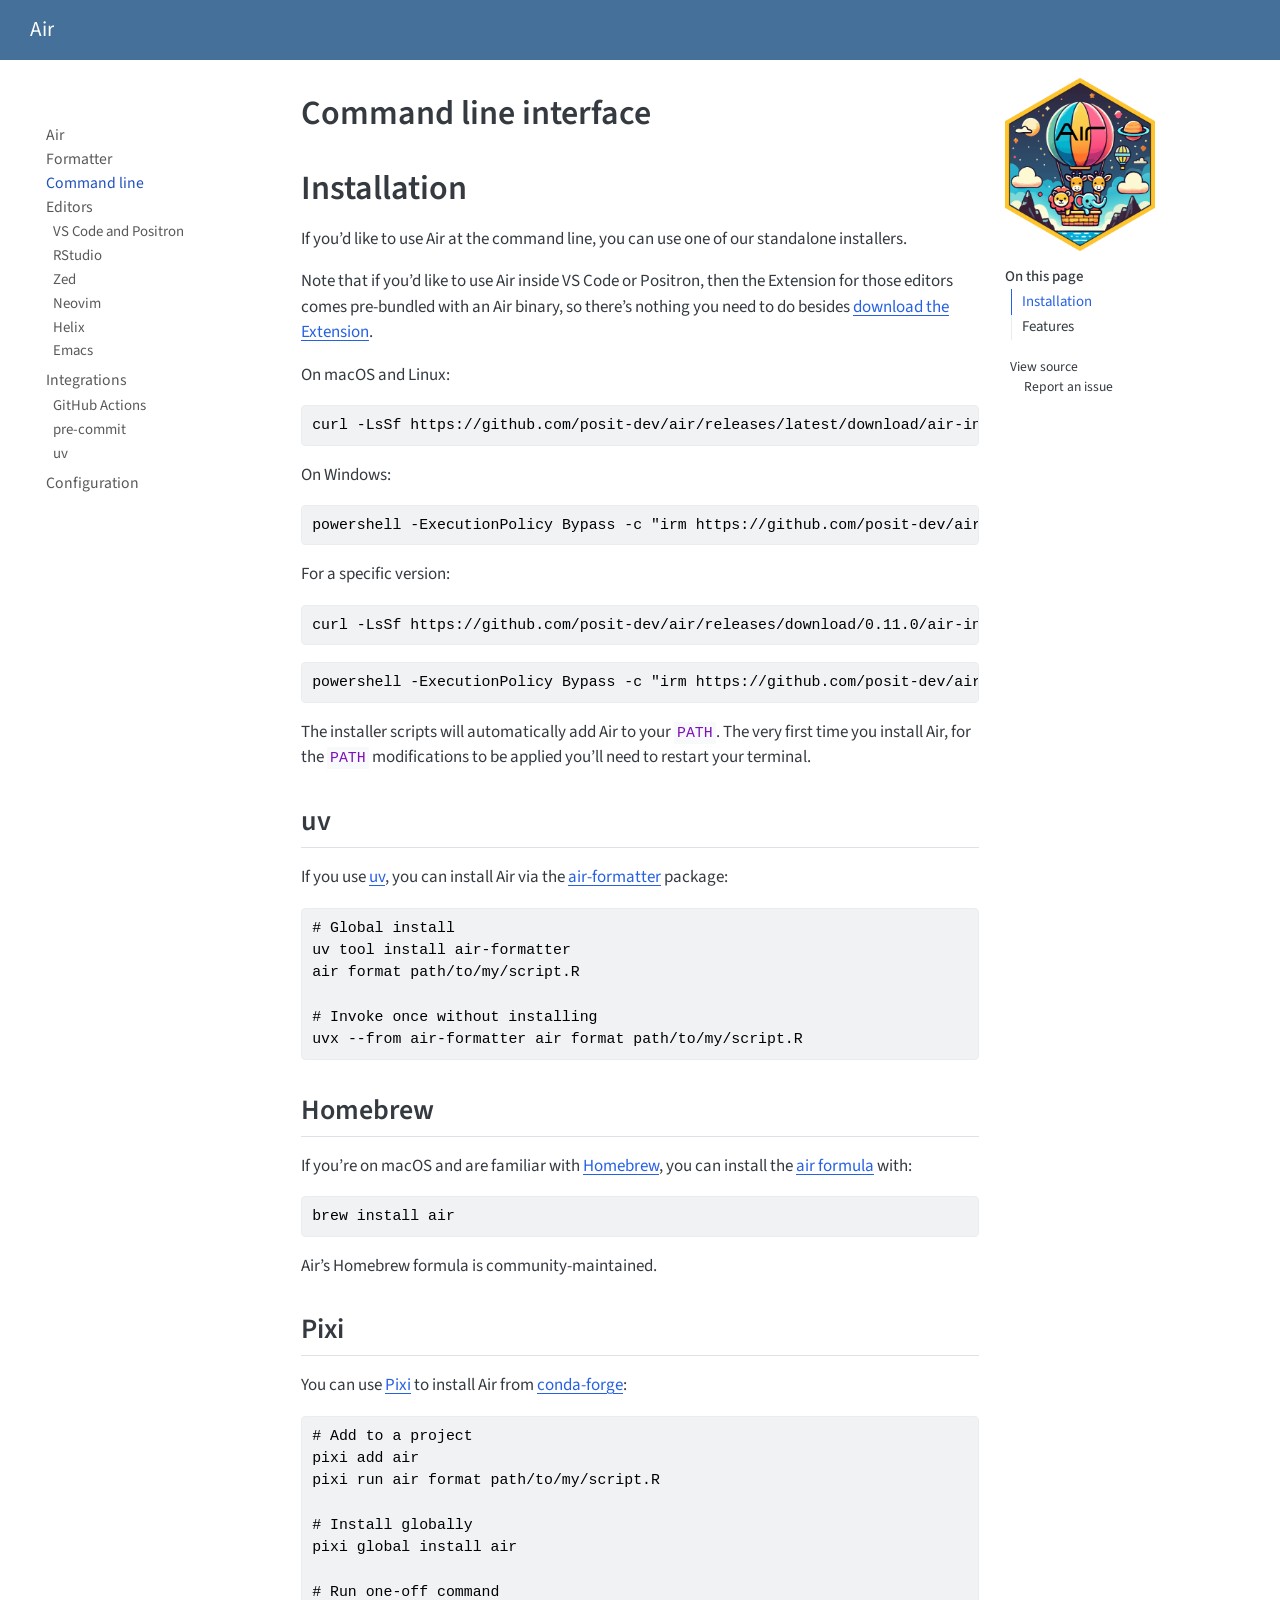
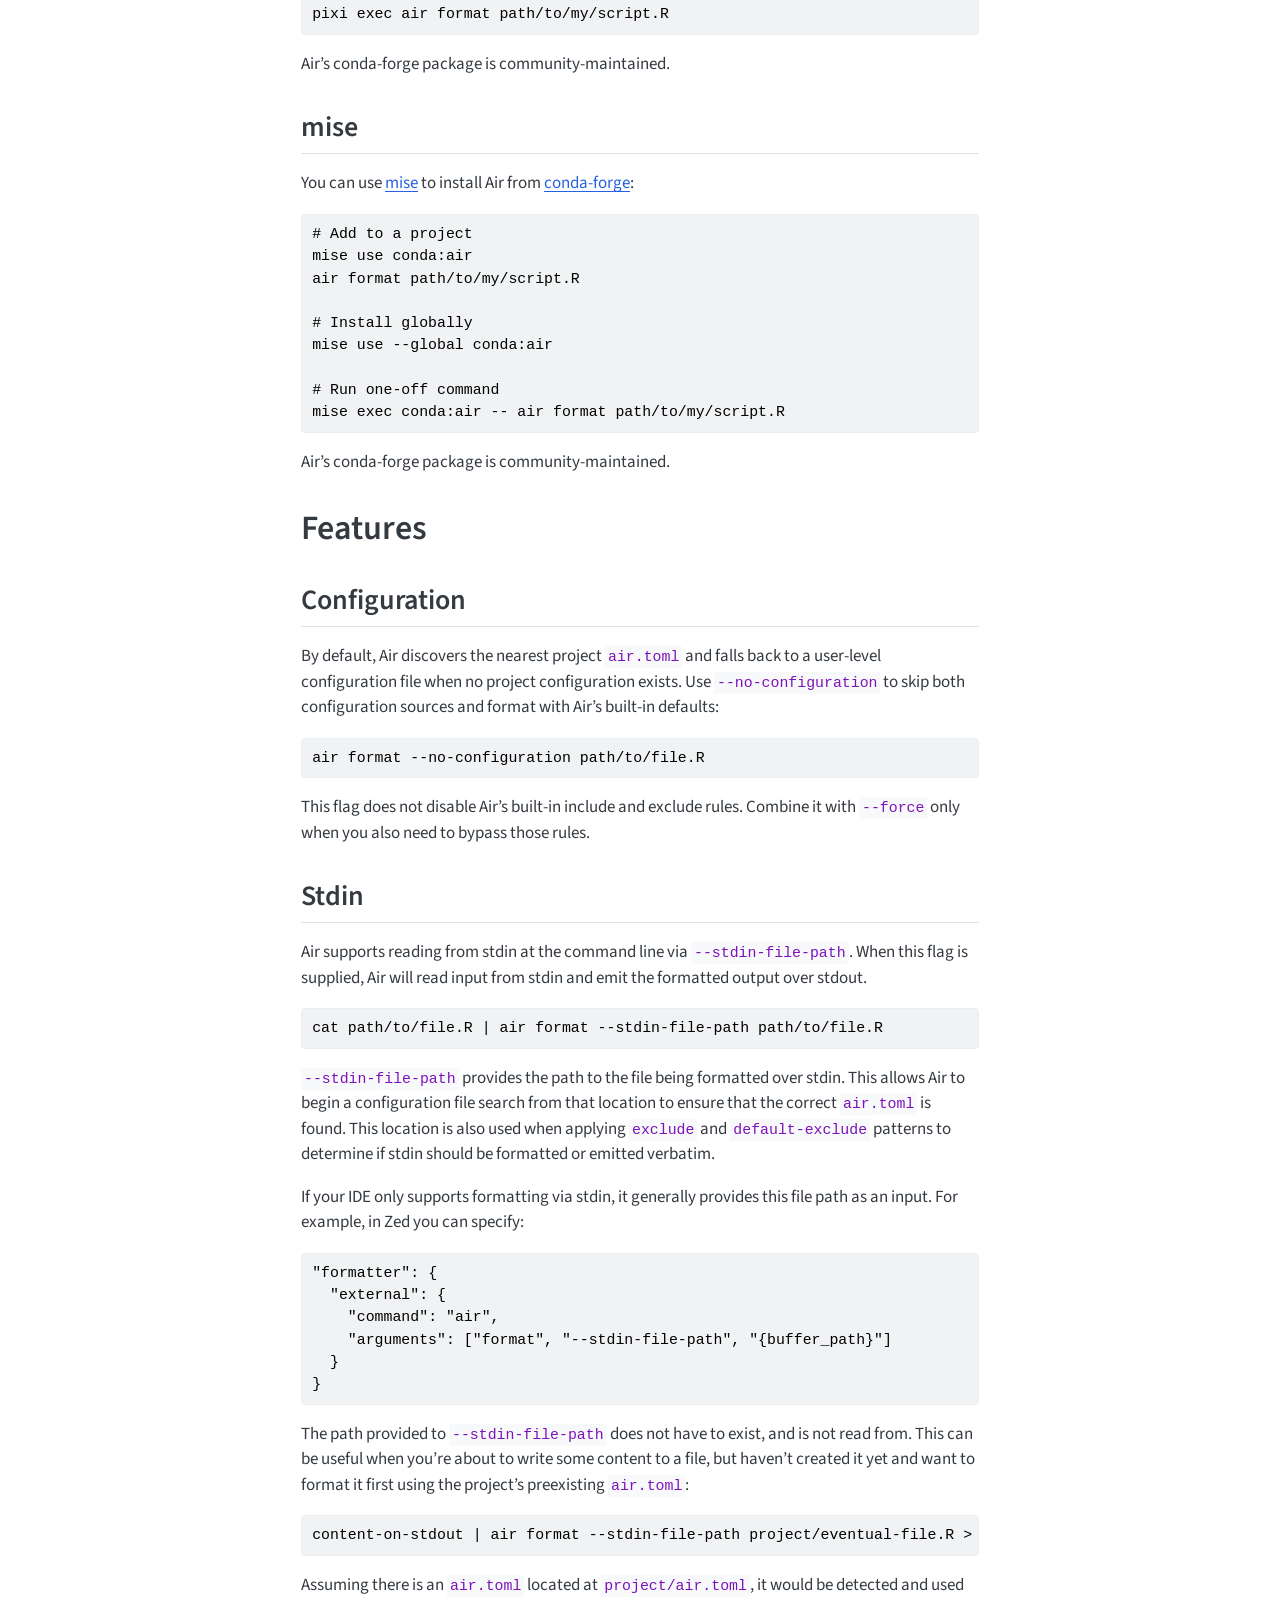
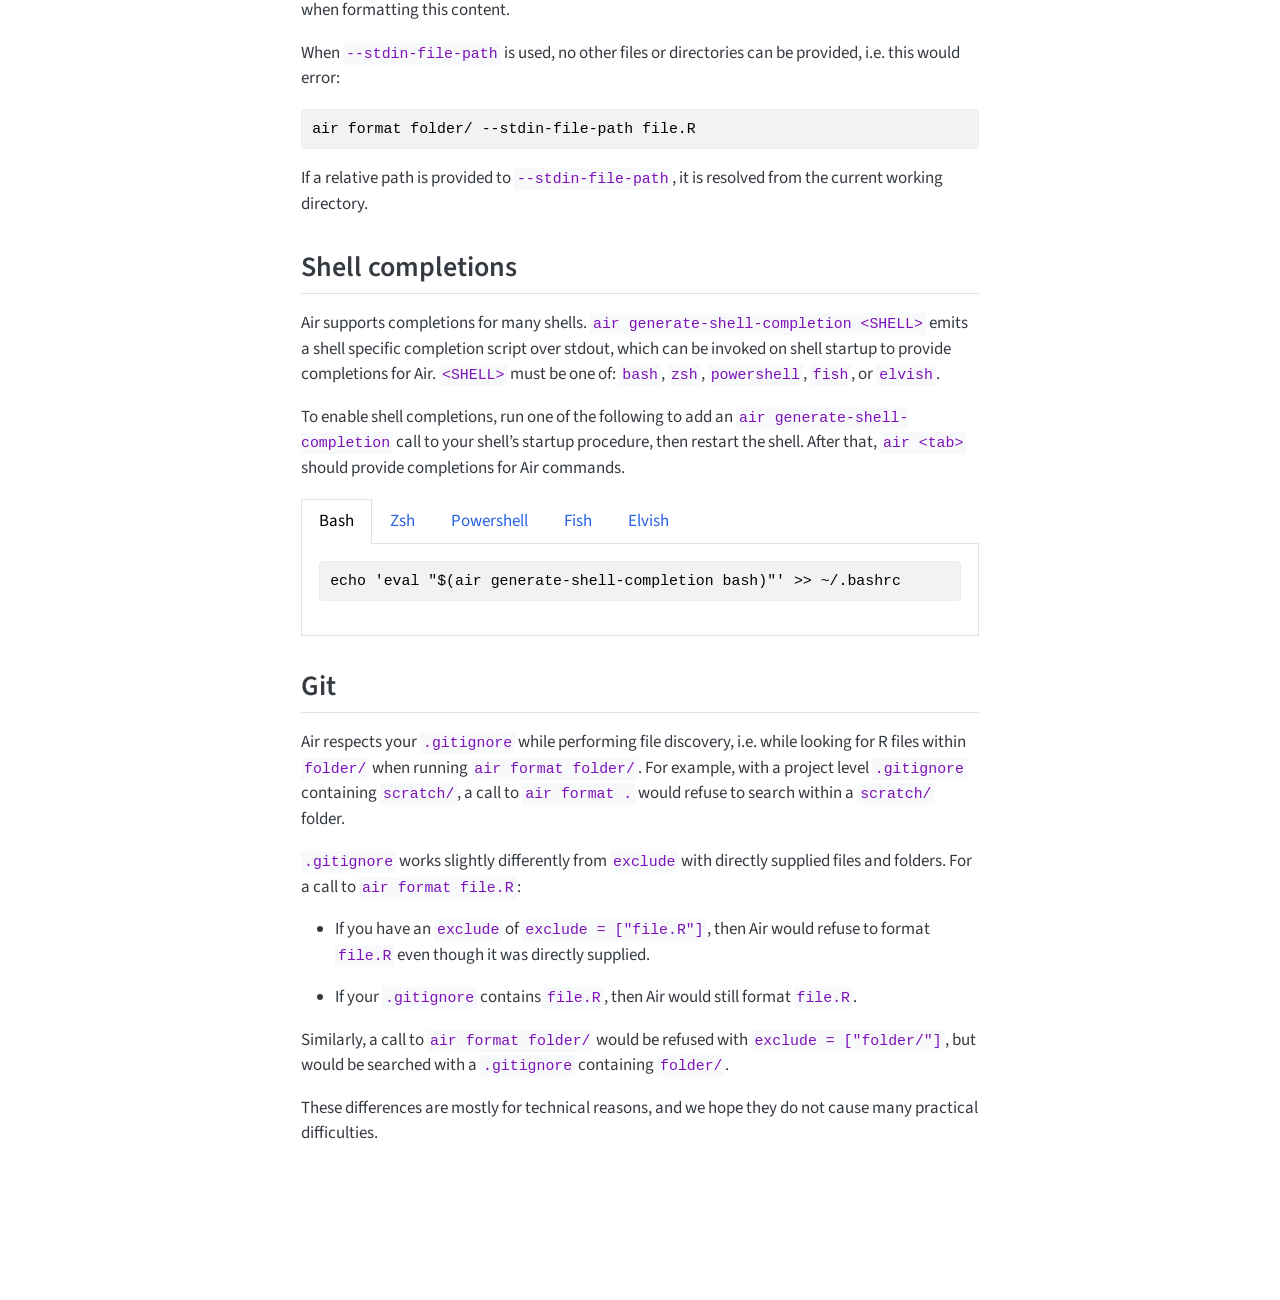
==== commit 64940176: "Built site for gh-pages" ====
--- a/cli.html
+++ b/cli.html
@@ -72,7 +72,7 @@
 <link href="site_libs/quarto-html/quarto-syntax-highlighting-018089954d508eae8a473f0b7f0491f0.css" rel="stylesheet" id="quarto-text-highlighting-styles">
 <script src="site_libs/bootstrap/bootstrap.min.js"></script>
 <link href="site_libs/bootstrap/bootstrap-icons.css" rel="stylesheet">
-<link href="site_libs/bootstrap/bootstrap-8c8aa0801b8c80d083f1c1e874309953.min.css" rel="stylesheet" append-hash="true" id="quarto-bootstrap" data-mode="light">
+<link href="site_libs/bootstrap/bootstrap-ba9c6d87555b703d52e66f4bf9a5fd64.min.css" rel="stylesheet" append-hash="true" id="quarto-bootstrap" data-mode="light">
 <script id="quarto-search-options" type="application/json">{
   "location": "navbar",
   "copy-button": false,
@@ -266,6 +266,7 @@
   </ul></li>
   <li><a href="#features" id="toc-features" class="nav-link" data-scroll-target="#features">Features</a>
   <ul class="collapse">
+  <li><a href="#configuration" id="toc-configuration" class="nav-link" data-scroll-target="#configuration">Configuration</a></li>
   <li><a href="#stdin" id="toc-stdin" class="nav-link" data-scroll-target="#stdin">Stdin</a></li>
   <li><a href="#shell-completions" id="toc-shell-completions" class="nav-link" data-scroll-target="#shell-completions">Shell completions</a></li>
   <li><a href="#git" id="toc-git" class="nav-link" data-scroll-target="#git">Git</a></li>
@@ -354,23 +355,29 @@
 </section>
 <section id="features" class="level1">
 <h1>Features</h1>
+<section id="configuration" class="level2">
+<h2 class="anchored" data-anchor-id="configuration">Configuration</h2>
+<p>By default, Air discovers the nearest project <code>air.toml</code> and falls back to a user-level configuration file when no project configuration exists. Use <code>--no-configuration</code> to skip both configuration sources and format with Air’s built-in defaults:</p>
+<div class="sourceCode" id="cb9"><pre class="sourceCode bash code-with-copy"><code class="sourceCode bash"><span id="cb9-1"><a href="#cb9-1" aria-hidden="true" tabindex="-1"></a><span class="ex">air</span> format <span class="at">--no-configuration</span> path/to/file.R</span></code><button title="Copy to Clipboard" class="code-copy-button"><i class="bi"></i></button></pre></div>
+<p>This flag does not disable Air’s built-in include and exclude rules. Combine it with <code>--force</code> only when you also need to bypass those rules.</p>
+</section>
 <section id="stdin" class="level2">
 <h2 class="anchored" data-anchor-id="stdin">Stdin</h2>
 <p>Air supports reading from stdin at the command line via <code>--stdin-file-path</code>. When this flag is supplied, Air will read input from stdin and emit the formatted output over stdout.</p>
-<div class="sourceCode" id="cb9"><pre class="sourceCode bash code-with-copy"><code class="sourceCode bash"><span id="cb9-1"><a href="#cb9-1" aria-hidden="true" tabindex="-1"></a><span class="fu">cat</span> path/to/file.R <span class="kw">|</span> <span class="ex">air</span> format <span class="at">--stdin-file-path</span> path/to/file.R</span></code><button title="Copy to Clipboard" class="code-copy-button"><i class="bi"></i></button></pre></div>
+<div class="sourceCode" id="cb10"><pre class="sourceCode bash code-with-copy"><code class="sourceCode bash"><span id="cb10-1"><a href="#cb10-1" aria-hidden="true" tabindex="-1"></a><span class="fu">cat</span> path/to/file.R <span class="kw">|</span> <span class="ex">air</span> format <span class="at">--stdin-file-path</span> path/to/file.R</span></code><button title="Copy to Clipboard" class="code-copy-button"><i class="bi"></i></button></pre></div>
 <p><code>--stdin-file-path</code> provides the path to the file being formatted over stdin. This allows Air to begin a configuration file search from that location to ensure that the correct <code>air.toml</code> is found. This location is also used when applying <code>exclude</code> and <code>default-exclude</code> patterns to determine if stdin should be formatted or emitted verbatim.</p>
 <p>If your IDE only supports formatting via stdin, it generally provides this file path as an input. For example, in Zed you can specify:</p>
-<div class="sourceCode" id="cb10"><pre class="sourceCode json code-with-copy"><code class="sourceCode json"><span id="cb10-1"><a href="#cb10-1" aria-hidden="true" tabindex="-1"></a><span class="er">"formatter":</span> <span class="fu">{</span></span>
-<span id="cb10-2"><a href="#cb10-2" aria-hidden="true" tabindex="-1"></a>  <span class="dt">"external"</span><span class="fu">:</span> <span class="fu">{</span></span>
-<span id="cb10-3"><a href="#cb10-3" aria-hidden="true" tabindex="-1"></a>    <span class="dt">"command"</span><span class="fu">:</span> <span class="st">"air"</span><span class="fu">,</span></span>
-<span id="cb10-4"><a href="#cb10-4" aria-hidden="true" tabindex="-1"></a>    <span class="dt">"arguments"</span><span class="fu">:</span> <span class="ot">[</span><span class="st">"format"</span><span class="ot">,</span> <span class="st">"--stdin-file-path"</span><span class="ot">,</span> <span class="st">"{buffer_path}"</span><span class="ot">]</span></span>
-<span id="cb10-5"><a href="#cb10-5" aria-hidden="true" tabindex="-1"></a>  <span class="fu">}</span></span>
-<span id="cb10-6"><a href="#cb10-6" aria-hidden="true" tabindex="-1"></a><span class="fu">}</span></span></code><button title="Copy to Clipboard" class="code-copy-button"><i class="bi"></i></button></pre></div>
+<div class="sourceCode" id="cb11"><pre class="sourceCode json code-with-copy"><code class="sourceCode json"><span id="cb11-1"><a href="#cb11-1" aria-hidden="true" tabindex="-1"></a><span class="er">"formatter":</span> <span class="fu">{</span></span>
+<span id="cb11-2"><a href="#cb11-2" aria-hidden="true" tabindex="-1"></a>  <span class="dt">"external"</span><span class="fu">:</span> <span class="fu">{</span></span>
+<span id="cb11-3"><a href="#cb11-3" aria-hidden="true" tabindex="-1"></a>    <span class="dt">"command"</span><span class="fu">:</span> <span class="st">"air"</span><span class="fu">,</span></span>
+<span id="cb11-4"><a href="#cb11-4" aria-hidden="true" tabindex="-1"></a>    <span class="dt">"arguments"</span><span class="fu">:</span> <span class="ot">[</span><span class="st">"format"</span><span class="ot">,</span> <span class="st">"--stdin-file-path"</span><span class="ot">,</span> <span class="st">"{buffer_path}"</span><span class="ot">]</span></span>
+<span id="cb11-5"><a href="#cb11-5" aria-hidden="true" tabindex="-1"></a>  <span class="fu">}</span></span>
+<span id="cb11-6"><a href="#cb11-6" aria-hidden="true" tabindex="-1"></a><span class="fu">}</span></span></code><button title="Copy to Clipboard" class="code-copy-button"><i class="bi"></i></button></pre></div>
 <p>The path provided to <code>--stdin-file-path</code> does not have to exist, and is not read from. This can be useful when you’re about to write some content to a file, but haven’t created it yet and want to format it first using the project’s preexisting <code>air.toml</code>:</p>
-<div class="sourceCode" id="cb11"><pre class="sourceCode bash code-with-copy"><code class="sourceCode bash"><span id="cb11-1"><a href="#cb11-1" aria-hidden="true" tabindex="-1"></a><span class="ex">content-on-stdout</span> <span class="kw">|</span> <span class="ex">air</span> format <span class="at">--stdin-file-path</span> project/eventual-file.R <span class="op">&gt;</span> project/eventual-file.R</span></code><button title="Copy to Clipboard" class="code-copy-button"><i class="bi"></i></button></pre></div>
+<div class="sourceCode" id="cb12"><pre class="sourceCode bash code-with-copy"><code class="sourceCode bash"><span id="cb12-1"><a href="#cb12-1" aria-hidden="true" tabindex="-1"></a><span class="ex">content-on-stdout</span> <span class="kw">|</span> <span class="ex">air</span> format <span class="at">--stdin-file-path</span> project/eventual-file.R <span class="op">&gt;</span> project/eventual-file.R</span></code><button title="Copy to Clipboard" class="code-copy-button"><i class="bi"></i></button></pre></div>
 <p>Assuming there is an <code>air.toml</code> located at <code>project/air.toml</code>, it would be detected and used when formatting this content.</p>
 <p>When <code>--stdin-file-path</code> is used, no other files or directories can be provided, i.e.&nbsp;this would error:</p>
-<div class="sourceCode" id="cb12"><pre class="sourceCode bash code-with-copy"><code class="sourceCode bash"><span id="cb12-1"><a href="#cb12-1" aria-hidden="true" tabindex="-1"></a><span class="ex">air</span> format folder/ <span class="at">--stdin-file-path</span> file.R</span></code><button title="Copy to Clipboard" class="code-copy-button"><i class="bi"></i></button></pre></div>
+<div class="sourceCode" id="cb13"><pre class="sourceCode bash code-with-copy"><code class="sourceCode bash"><span id="cb13-1"><a href="#cb13-1" aria-hidden="true" tabindex="-1"></a><span class="ex">air</span> format folder/ <span class="at">--stdin-file-path</span> file.R</span></code><button title="Copy to Clipboard" class="code-copy-button"><i class="bi"></i></button></pre></div>
 <p>If a relative path is provided to <code>--stdin-file-path</code>, it is resolved from the current working directory.</p>
 </section>
 <section id="shell-completions" class="level2">
@@ -381,22 +388,22 @@
 <ul class="nav nav-tabs" role="tablist"><li class="nav-item" role="presentation"><a class="nav-link active" id="tabset-1-1-tab" data-bs-toggle="tab" data-bs-target="#tabset-1-1" role="tab" aria-controls="tabset-1-1" aria-selected="true" aria-current="page">Bash</a></li><li class="nav-item" role="presentation"><a class="nav-link" id="tabset-1-2-tab" data-bs-toggle="tab" data-bs-target="#tabset-1-2" role="tab" aria-controls="tabset-1-2" aria-selected="false">Zsh</a></li><li class="nav-item" role="presentation"><a class="nav-link" id="tabset-1-3-tab" data-bs-toggle="tab" data-bs-target="#tabset-1-3" role="tab" aria-controls="tabset-1-3" aria-selected="false">Powershell</a></li><li class="nav-item" role="presentation"><a class="nav-link" id="tabset-1-4-tab" data-bs-toggle="tab" data-bs-target="#tabset-1-4" role="tab" aria-controls="tabset-1-4" aria-selected="false">Fish</a></li><li class="nav-item" role="presentation"><a class="nav-link" id="tabset-1-5-tab" data-bs-toggle="tab" data-bs-target="#tabset-1-5" role="tab" aria-controls="tabset-1-5" aria-selected="false">Elvish</a></li></ul>
 <div class="tab-content">
 <div id="tabset-1-1" class="tab-pane active" role="tabpanel" aria-labelledby="tabset-1-1-tab">
-<div class="sourceCode" id="cb13"><pre class="sourceCode bash code-with-copy"><code class="sourceCode bash"><span id="cb13-1"><a href="#cb13-1" aria-hidden="true" tabindex="-1"></a><span class="bu">echo</span> <span class="st">'eval "$(air generate-shell-completion bash)"'</span> <span class="op">&gt;&gt;</span> ~/.bashrc</span></code><button title="Copy to Clipboard" class="code-copy-button"><i class="bi"></i></button></pre></div>
+<div class="sourceCode" id="cb14"><pre class="sourceCode bash code-with-copy"><code class="sourceCode bash"><span id="cb14-1"><a href="#cb14-1" aria-hidden="true" tabindex="-1"></a><span class="bu">echo</span> <span class="st">'eval "$(air generate-shell-completion bash)"'</span> <span class="op">&gt;&gt;</span> ~/.bashrc</span></code><button title="Copy to Clipboard" class="code-copy-button"><i class="bi"></i></button></pre></div>
 </div>
 <div id="tabset-1-2" class="tab-pane" role="tabpanel" aria-labelledby="tabset-1-2-tab">
-<div class="sourceCode" id="cb14"><pre class="sourceCode bash code-with-copy"><code class="sourceCode bash"><span id="cb14-1"><a href="#cb14-1" aria-hidden="true" tabindex="-1"></a><span class="bu">echo</span> <span class="st">'eval "$(air generate-shell-completion zsh)"'</span> <span class="op">&gt;&gt;</span> ~/.zshrc</span></code><button title="Copy to Clipboard" class="code-copy-button"><i class="bi"></i></button></pre></div>
+<div class="sourceCode" id="cb15"><pre class="sourceCode bash code-with-copy"><code class="sourceCode bash"><span id="cb15-1"><a href="#cb15-1" aria-hidden="true" tabindex="-1"></a><span class="bu">echo</span> <span class="st">'eval "$(air generate-shell-completion zsh)"'</span> <span class="op">&gt;&gt;</span> ~/.zshrc</span></code><button title="Copy to Clipboard" class="code-copy-button"><i class="bi"></i></button></pre></div>
 </div>
 <div id="tabset-1-3" class="tab-pane" role="tabpanel" aria-labelledby="tabset-1-3-tab">
-<div class="sourceCode" id="cb15"><pre class="sourceCode powershell code-with-copy"><code class="sourceCode powershell"><span id="cb15-1"><a href="#cb15-1" aria-hidden="true" tabindex="-1"></a><span class="cf">if</span> <span class="op">(!(</span><span class="fu">Test-Path</span> <span class="op">-</span>Path <span class="va">$PROFILE</span><span class="op">))</span> <span class="op">{</span></span>
-<span id="cb15-2"><a href="#cb15-2" aria-hidden="true" tabindex="-1"></a>  <span class="fu">New-Item</span> <span class="op">-</span>ItemType File <span class="op">-</span>Path <span class="va">$PROFILE</span> <span class="op">-</span>Force</span>
-<span id="cb15-3"><a href="#cb15-3" aria-hidden="true" tabindex="-1"></a><span class="op">}</span></span>
-<span id="cb15-4"><a href="#cb15-4" aria-hidden="true" tabindex="-1"></a><span class="fu">Add-Content</span> <span class="op">-</span>Path <span class="va">$PROFILE</span> <span class="op">-</span>Value <span class="st">'(&amp; air generate-shell-completion powershell) | Out-String | Invoke-Expression'</span></span></code><button title="Copy to Clipboard" class="code-copy-button"><i class="bi"></i></button></pre></div>
+<div class="sourceCode" id="cb16"><pre class="sourceCode powershell code-with-copy"><code class="sourceCode powershell"><span id="cb16-1"><a href="#cb16-1" aria-hidden="true" tabindex="-1"></a><span class="cf">if</span> <span class="op">(!(</span><span class="fu">Test-Path</span> <span class="op">-</span>Path <span class="va">$PROFILE</span><span class="op">))</span> <span class="op">{</span></span>
+<span id="cb16-2"><a href="#cb16-2" aria-hidden="true" tabindex="-1"></a>  <span class="fu">New-Item</span> <span class="op">-</span>ItemType File <span class="op">-</span>Path <span class="va">$PROFILE</span> <span class="op">-</span>Force</span>
+<span id="cb16-3"><a href="#cb16-3" aria-hidden="true" tabindex="-1"></a><span class="op">}</span></span>
+<span id="cb16-4"><a href="#cb16-4" aria-hidden="true" tabindex="-1"></a><span class="fu">Add-Content</span> <span class="op">-</span>Path <span class="va">$PROFILE</span> <span class="op">-</span>Value <span class="st">'(&amp; air generate-shell-completion powershell) | Out-String | Invoke-Expression'</span></span></code><button title="Copy to Clipboard" class="code-copy-button"><i class="bi"></i></button></pre></div>
 </div>
 <div id="tabset-1-4" class="tab-pane" role="tabpanel" aria-labelledby="tabset-1-4-tab">
-<div class="sourceCode" id="cb16"><pre class="sourceCode bash code-with-copy"><code class="sourceCode bash"><span id="cb16-1"><a href="#cb16-1" aria-hidden="true" tabindex="-1"></a><span class="bu">echo</span> <span class="st">'air generate-shell-completion fish | source'</span> <span class="op">&gt;</span> ~/.config/fish/completions/air.fish</span></code><button title="Copy to Clipboard" class="code-copy-button"><i class="bi"></i></button></pre></div>
+<div class="sourceCode" id="cb17"><pre class="sourceCode bash code-with-copy"><code class="sourceCode bash"><span id="cb17-1"><a href="#cb17-1" aria-hidden="true" tabindex="-1"></a><span class="bu">echo</span> <span class="st">'air generate-shell-completion fish | source'</span> <span class="op">&gt;</span> ~/.config/fish/completions/air.fish</span></code><button title="Copy to Clipboard" class="code-copy-button"><i class="bi"></i></button></pre></div>
 </div>
 <div id="tabset-1-5" class="tab-pane" role="tabpanel" aria-labelledby="tabset-1-5-tab">
-<div class="sourceCode" id="cb17"><pre class="sourceCode bash code-with-copy"><code class="sourceCode bash"><span id="cb17-1"><a href="#cb17-1" aria-hidden="true" tabindex="-1"></a><span class="bu">echo</span> <span class="st">'eval (air generate-shell-completion elvish | slurp)'</span> <span class="op">&gt;&gt;</span> ~/.elvish/rc.elv</span></code><button title="Copy to Clipboard" class="code-copy-button"><i class="bi"></i></button></pre></div>
+<div class="sourceCode" id="cb18"><pre class="sourceCode bash code-with-copy"><code class="sourceCode bash"><span id="cb18-1"><a href="#cb18-1" aria-hidden="true" tabindex="-1"></a><span class="bu">echo</span> <span class="st">'eval (air generate-shell-completion elvish | slurp)'</span> <span class="op">&gt;&gt;</span> ~/.elvish/rc.elv</span></code><button title="Copy to Clipboard" class="code-copy-button"><i class="bi"></i></button></pre></div>
 </div>
 </div>
 </div>
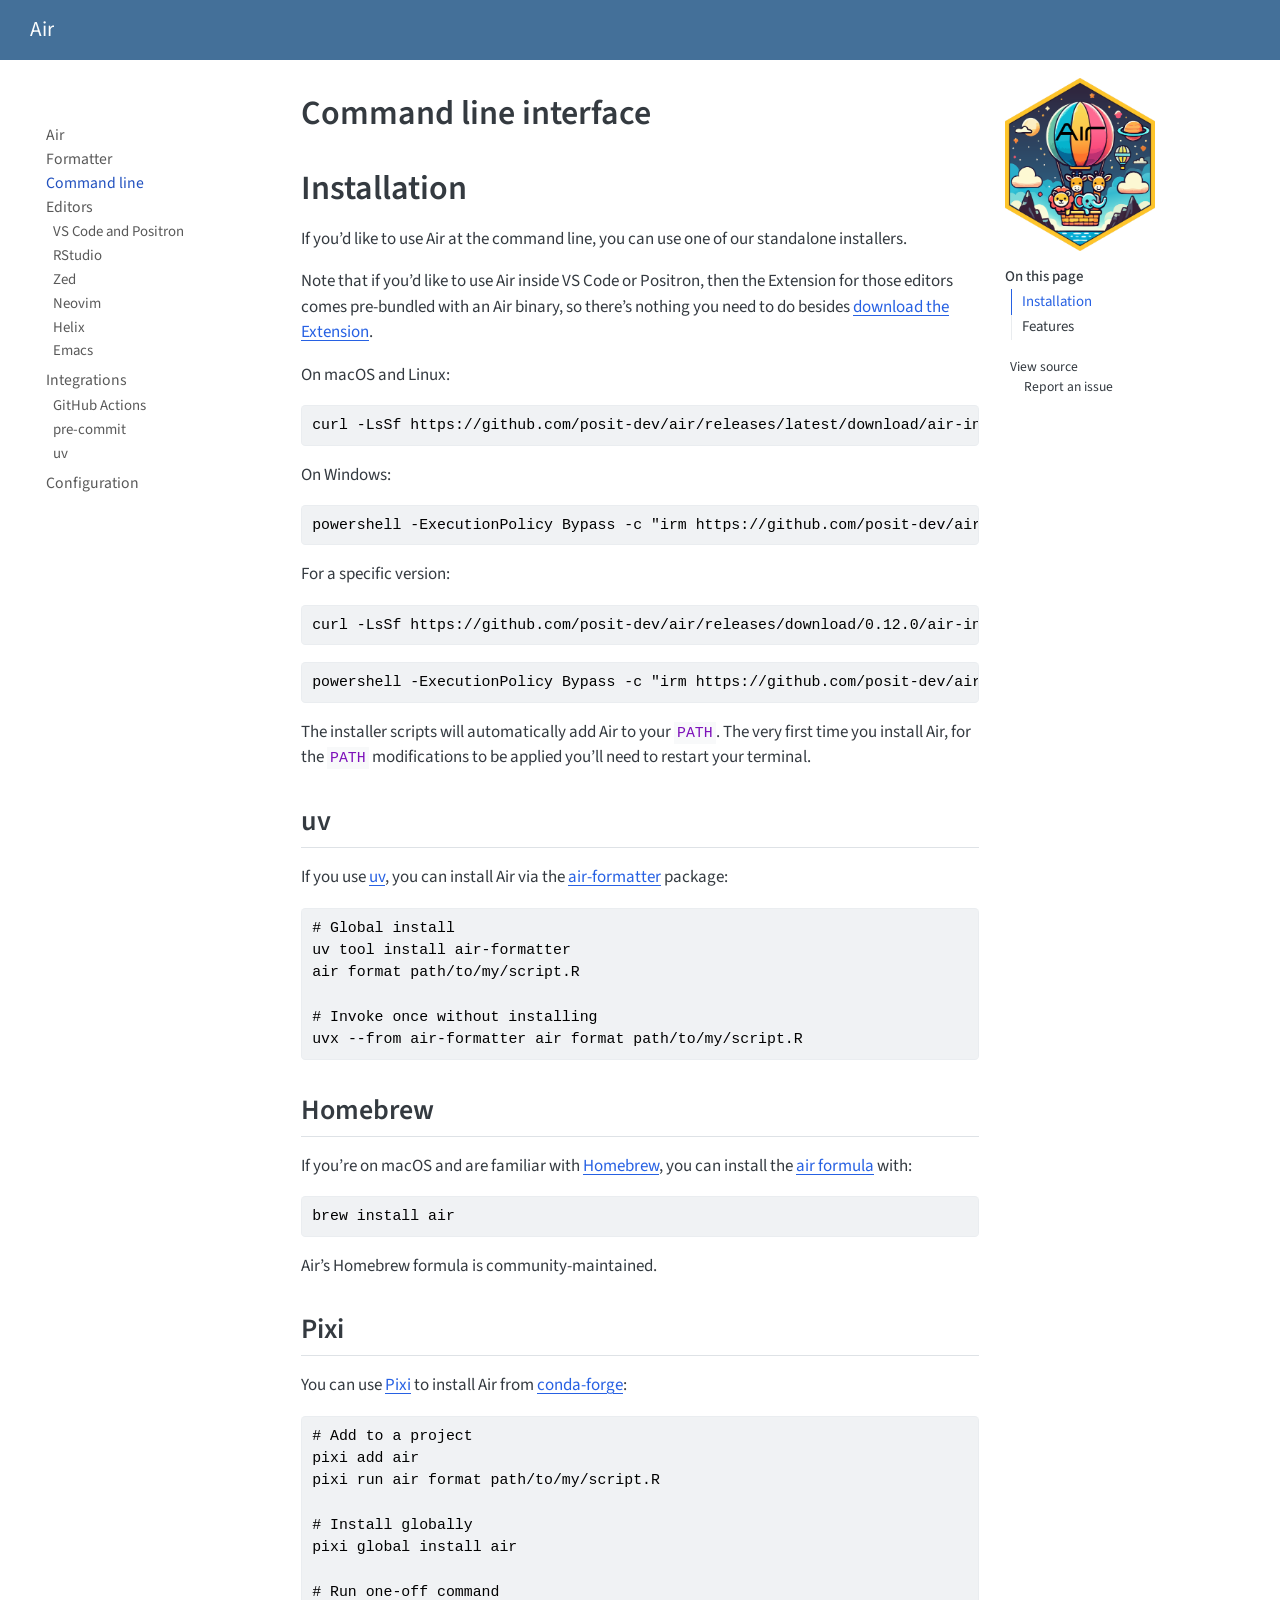
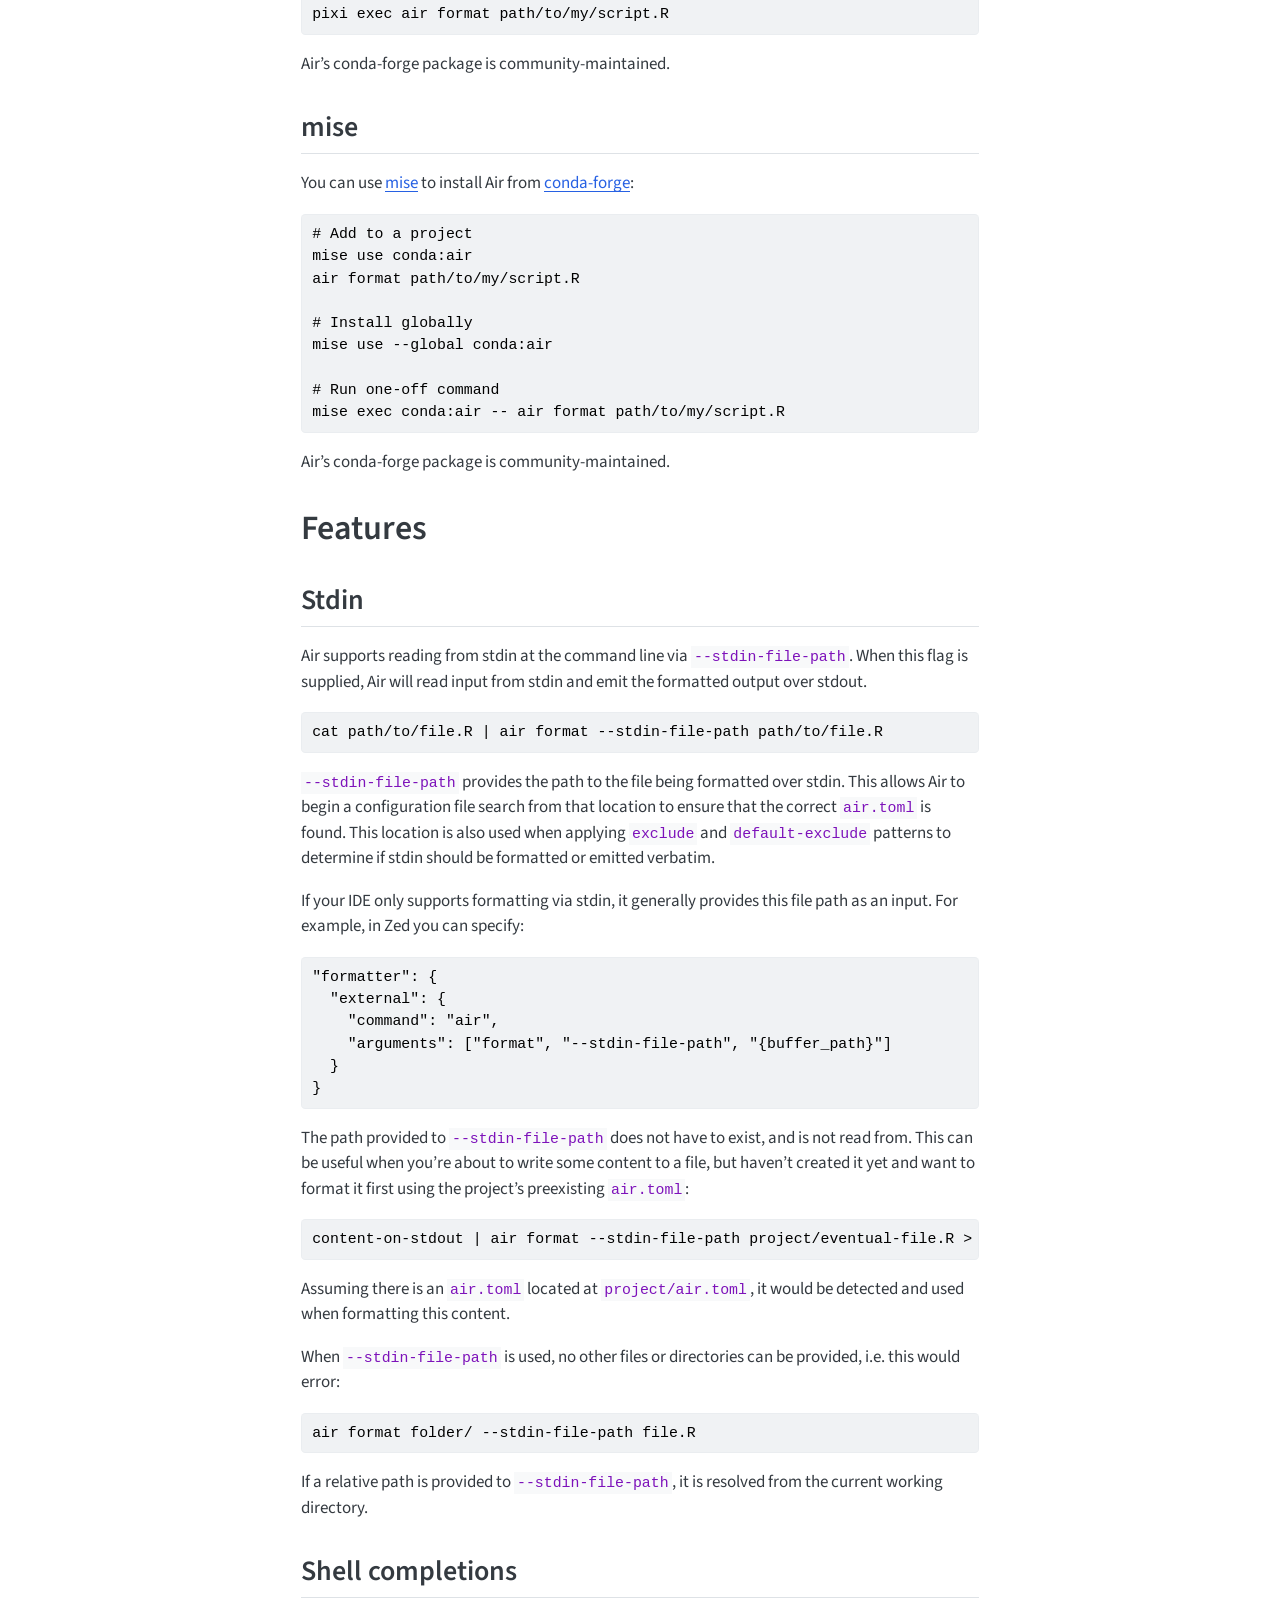
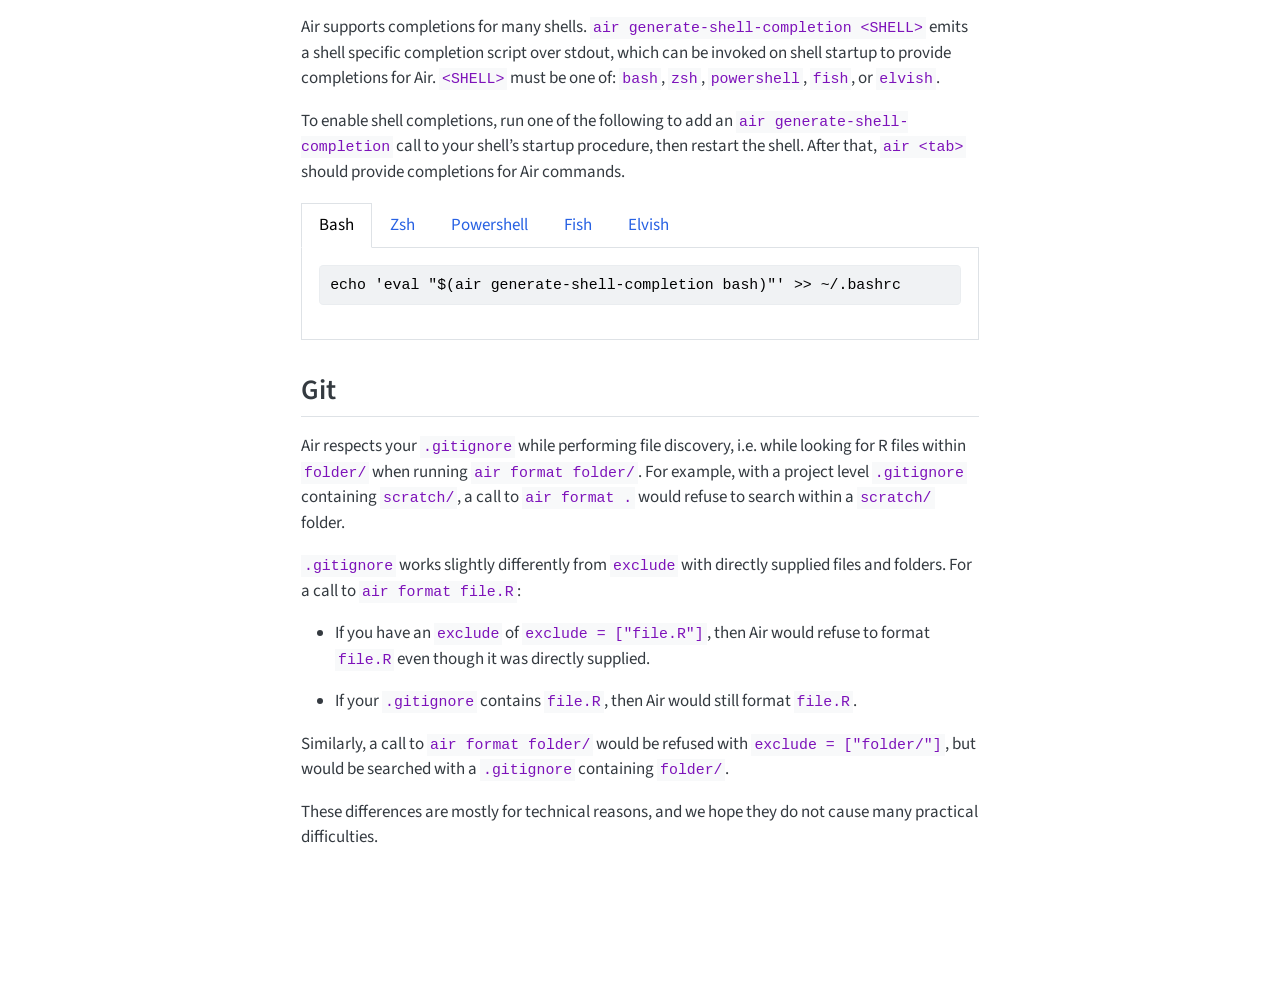
==== commit e3d4aa87: "Built site for gh-pages" ====
--- a/cli.html
+++ b/cli.html
@@ -64,6 +64,7 @@
 <script src="site_libs/quarto-search/fuse.min.js"></script>
 <script src="site_libs/quarto-search/quarto-search.js"></script>
 <meta name="quarto:offset" content="./">
+<link href="./images/favicon.svg" rel="icon" type="image/svg+xml">
 <script src="site_libs/quarto-html/quarto.js"></script>
 <script src="site_libs/quarto-html/popper.min.js"></script>
 <script src="site_libs/quarto-html/tippy.umd.min.js"></script>
@@ -72,7 +73,7 @@
 <link href="site_libs/quarto-html/quarto-syntax-highlighting-018089954d508eae8a473f0b7f0491f0.css" rel="stylesheet" id="quarto-text-highlighting-styles">
 <script src="site_libs/bootstrap/bootstrap.min.js"></script>
 <link href="site_libs/bootstrap/bootstrap-icons.css" rel="stylesheet">
-<link href="site_libs/bootstrap/bootstrap-ba9c6d87555b703d52e66f4bf9a5fd64.min.css" rel="stylesheet" append-hash="true" id="quarto-bootstrap" data-mode="light">
+<link href="site_libs/bootstrap/bootstrap-d9a0f20308945cdca9cd03d0f22939e3.min.css" rel="stylesheet" append-hash="true" id="quarto-bootstrap" data-mode="light">
 <script id="quarto-search-options" type="application/json">{
   "location": "navbar",
   "copy-button": false,
@@ -266,7 +267,6 @@
   </ul></li>
   <li><a href="#features" id="toc-features" class="nav-link" data-scroll-target="#features">Features</a>
   <ul class="collapse">
-  <li><a href="#configuration" id="toc-configuration" class="nav-link" data-scroll-target="#configuration">Configuration</a></li>
   <li><a href="#stdin" id="toc-stdin" class="nav-link" data-scroll-target="#stdin">Stdin</a></li>
   <li><a href="#shell-completions" id="toc-shell-completions" class="nav-link" data-scroll-target="#shell-completions">Shell completions</a></li>
   <li><a href="#git" id="toc-git" class="nav-link" data-scroll-target="#git">Git</a></li>
@@ -305,8 +305,8 @@
 <p>On Windows:</p>
 <div class="sourceCode" id="cb2"><pre class="sourceCode powershell code-with-copy"><code class="sourceCode powershell"><span id="cb2-1"><a href="#cb2-1" aria-hidden="true" tabindex="-1"></a>powershell <span class="op">-</span>ExecutionPolicy Bypass <span class="op">-</span>c <span class="st">"irm https://github.com/posit-dev/air/releases/latest/download/air-installer.ps1 | iex"</span></span></code><button title="Copy to Clipboard" class="code-copy-button"><i class="bi"></i></button></pre></div>
 <p>For a specific version:</p>
-<div class="sourceCode" id="cb3"><pre class="sourceCode bash code-with-copy"><code class="sourceCode bash"><span id="cb3-1"><a href="#cb3-1" aria-hidden="true" tabindex="-1"></a><span class="ex">curl</span> <span class="at">-LsSf</span> https://github.com/posit-dev/air/releases/download/0.11.0/air-installer.sh <span class="kw">|</span> <span class="fu">sh</span></span></code><button title="Copy to Clipboard" class="code-copy-button"><i class="bi"></i></button></pre></div>
-<div class="sourceCode" id="cb4"><pre class="sourceCode powershell code-with-copy"><code class="sourceCode powershell"><span id="cb4-1"><a href="#cb4-1" aria-hidden="true" tabindex="-1"></a>powershell <span class="op">-</span>ExecutionPolicy Bypass <span class="op">-</span>c <span class="st">"irm https://github.com/posit-dev/air/releases/download/0.11.0/air-installer.ps1 | iex"</span></span></code><button title="Copy to Clipboard" class="code-copy-button"><i class="bi"></i></button></pre></div>
+<div class="sourceCode" id="cb3"><pre class="sourceCode bash code-with-copy"><code class="sourceCode bash"><span id="cb3-1"><a href="#cb3-1" aria-hidden="true" tabindex="-1"></a><span class="ex">curl</span> <span class="at">-LsSf</span> https://github.com/posit-dev/air/releases/download/0.12.0/air-installer.sh <span class="kw">|</span> <span class="fu">sh</span></span></code><button title="Copy to Clipboard" class="code-copy-button"><i class="bi"></i></button></pre></div>
+<div class="sourceCode" id="cb4"><pre class="sourceCode powershell code-with-copy"><code class="sourceCode powershell"><span id="cb4-1"><a href="#cb4-1" aria-hidden="true" tabindex="-1"></a>powershell <span class="op">-</span>ExecutionPolicy Bypass <span class="op">-</span>c <span class="st">"irm https://github.com/posit-dev/air/releases/download/0.12.0/air-installer.ps1 | iex"</span></span></code><button title="Copy to Clipboard" class="code-copy-button"><i class="bi"></i></button></pre></div>
 <p>The installer scripts will automatically add Air to your <code>PATH</code>. The very first time you install Air, for the <code>PATH</code> modifications to be applied you’ll need to restart your terminal.</p>
 <section id="uv" class="level2">
 <h2 class="anchored" data-anchor-id="uv">uv</h2>
@@ -355,29 +355,23 @@
 </section>
 <section id="features" class="level1">
 <h1>Features</h1>
-<section id="configuration" class="level2">
-<h2 class="anchored" data-anchor-id="configuration">Configuration</h2>
-<p>By default, Air discovers the nearest project <code>air.toml</code> and falls back to a user-level configuration file when no project configuration exists. Use <code>--no-configuration</code> to skip both configuration sources and format with Air’s built-in defaults:</p>
-<div class="sourceCode" id="cb9"><pre class="sourceCode bash code-with-copy"><code class="sourceCode bash"><span id="cb9-1"><a href="#cb9-1" aria-hidden="true" tabindex="-1"></a><span class="ex">air</span> format <span class="at">--no-configuration</span> path/to/file.R</span></code><button title="Copy to Clipboard" class="code-copy-button"><i class="bi"></i></button></pre></div>
-<p>This flag does not disable Air’s built-in include and exclude rules. Combine it with <code>--force</code> only when you also need to bypass those rules.</p>
-</section>
 <section id="stdin" class="level2">
 <h2 class="anchored" data-anchor-id="stdin">Stdin</h2>
 <p>Air supports reading from stdin at the command line via <code>--stdin-file-path</code>. When this flag is supplied, Air will read input from stdin and emit the formatted output over stdout.</p>
-<div class="sourceCode" id="cb10"><pre class="sourceCode bash code-with-copy"><code class="sourceCode bash"><span id="cb10-1"><a href="#cb10-1" aria-hidden="true" tabindex="-1"></a><span class="fu">cat</span> path/to/file.R <span class="kw">|</span> <span class="ex">air</span> format <span class="at">--stdin-file-path</span> path/to/file.R</span></code><button title="Copy to Clipboard" class="code-copy-button"><i class="bi"></i></button></pre></div>
+<div class="sourceCode" id="cb9"><pre class="sourceCode bash code-with-copy"><code class="sourceCode bash"><span id="cb9-1"><a href="#cb9-1" aria-hidden="true" tabindex="-1"></a><span class="fu">cat</span> path/to/file.R <span class="kw">|</span> <span class="ex">air</span> format <span class="at">--stdin-file-path</span> path/to/file.R</span></code><button title="Copy to Clipboard" class="code-copy-button"><i class="bi"></i></button></pre></div>
 <p><code>--stdin-file-path</code> provides the path to the file being formatted over stdin. This allows Air to begin a configuration file search from that location to ensure that the correct <code>air.toml</code> is found. This location is also used when applying <code>exclude</code> and <code>default-exclude</code> patterns to determine if stdin should be formatted or emitted verbatim.</p>
 <p>If your IDE only supports formatting via stdin, it generally provides this file path as an input. For example, in Zed you can specify:</p>
-<div class="sourceCode" id="cb11"><pre class="sourceCode json code-with-copy"><code class="sourceCode json"><span id="cb11-1"><a href="#cb11-1" aria-hidden="true" tabindex="-1"></a><span class="er">"formatter":</span> <span class="fu">{</span></span>
-<span id="cb11-2"><a href="#cb11-2" aria-hidden="true" tabindex="-1"></a>  <span class="dt">"external"</span><span class="fu">:</span> <span class="fu">{</span></span>
-<span id="cb11-3"><a href="#cb11-3" aria-hidden="true" tabindex="-1"></a>    <span class="dt">"command"</span><span class="fu">:</span> <span class="st">"air"</span><span class="fu">,</span></span>
-<span id="cb11-4"><a href="#cb11-4" aria-hidden="true" tabindex="-1"></a>    <span class="dt">"arguments"</span><span class="fu">:</span> <span class="ot">[</span><span class="st">"format"</span><span class="ot">,</span> <span class="st">"--stdin-file-path"</span><span class="ot">,</span> <span class="st">"{buffer_path}"</span><span class="ot">]</span></span>
-<span id="cb11-5"><a href="#cb11-5" aria-hidden="true" tabindex="-1"></a>  <span class="fu">}</span></span>
-<span id="cb11-6"><a href="#cb11-6" aria-hidden="true" tabindex="-1"></a><span class="fu">}</span></span></code><button title="Copy to Clipboard" class="code-copy-button"><i class="bi"></i></button></pre></div>
+<div class="sourceCode" id="cb10"><pre class="sourceCode json code-with-copy"><code class="sourceCode json"><span id="cb10-1"><a href="#cb10-1" aria-hidden="true" tabindex="-1"></a><span class="er">"formatter":</span> <span class="fu">{</span></span>
+<span id="cb10-2"><a href="#cb10-2" aria-hidden="true" tabindex="-1"></a>  <span class="dt">"external"</span><span class="fu">:</span> <span class="fu">{</span></span>
+<span id="cb10-3"><a href="#cb10-3" aria-hidden="true" tabindex="-1"></a>    <span class="dt">"command"</span><span class="fu">:</span> <span class="st">"air"</span><span class="fu">,</span></span>
+<span id="cb10-4"><a href="#cb10-4" aria-hidden="true" tabindex="-1"></a>    <span class="dt">"arguments"</span><span class="fu">:</span> <span class="ot">[</span><span class="st">"format"</span><span class="ot">,</span> <span class="st">"--stdin-file-path"</span><span class="ot">,</span> <span class="st">"{buffer_path}"</span><span class="ot">]</span></span>
+<span id="cb10-5"><a href="#cb10-5" aria-hidden="true" tabindex="-1"></a>  <span class="fu">}</span></span>
+<span id="cb10-6"><a href="#cb10-6" aria-hidden="true" tabindex="-1"></a><span class="fu">}</span></span></code><button title="Copy to Clipboard" class="code-copy-button"><i class="bi"></i></button></pre></div>
 <p>The path provided to <code>--stdin-file-path</code> does not have to exist, and is not read from. This can be useful when you’re about to write some content to a file, but haven’t created it yet and want to format it first using the project’s preexisting <code>air.toml</code>:</p>
-<div class="sourceCode" id="cb12"><pre class="sourceCode bash code-with-copy"><code class="sourceCode bash"><span id="cb12-1"><a href="#cb12-1" aria-hidden="true" tabindex="-1"></a><span class="ex">content-on-stdout</span> <span class="kw">|</span> <span class="ex">air</span> format <span class="at">--stdin-file-path</span> project/eventual-file.R <span class="op">&gt;</span> project/eventual-file.R</span></code><button title="Copy to Clipboard" class="code-copy-button"><i class="bi"></i></button></pre></div>
+<div class="sourceCode" id="cb11"><pre class="sourceCode bash code-with-copy"><code class="sourceCode bash"><span id="cb11-1"><a href="#cb11-1" aria-hidden="true" tabindex="-1"></a><span class="ex">content-on-stdout</span> <span class="kw">|</span> <span class="ex">air</span> format <span class="at">--stdin-file-path</span> project/eventual-file.R <span class="op">&gt;</span> project/eventual-file.R</span></code><button title="Copy to Clipboard" class="code-copy-button"><i class="bi"></i></button></pre></div>
 <p>Assuming there is an <code>air.toml</code> located at <code>project/air.toml</code>, it would be detected and used when formatting this content.</p>
 <p>When <code>--stdin-file-path</code> is used, no other files or directories can be provided, i.e.&nbsp;this would error:</p>
-<div class="sourceCode" id="cb13"><pre class="sourceCode bash code-with-copy"><code class="sourceCode bash"><span id="cb13-1"><a href="#cb13-1" aria-hidden="true" tabindex="-1"></a><span class="ex">air</span> format folder/ <span class="at">--stdin-file-path</span> file.R</span></code><button title="Copy to Clipboard" class="code-copy-button"><i class="bi"></i></button></pre></div>
+<div class="sourceCode" id="cb12"><pre class="sourceCode bash code-with-copy"><code class="sourceCode bash"><span id="cb12-1"><a href="#cb12-1" aria-hidden="true" tabindex="-1"></a><span class="ex">air</span> format folder/ <span class="at">--stdin-file-path</span> file.R</span></code><button title="Copy to Clipboard" class="code-copy-button"><i class="bi"></i></button></pre></div>
 <p>If a relative path is provided to <code>--stdin-file-path</code>, it is resolved from the current working directory.</p>
 </section>
 <section id="shell-completions" class="level2">
@@ -388,22 +382,22 @@
 <ul class="nav nav-tabs" role="tablist"><li class="nav-item" role="presentation"><a class="nav-link active" id="tabset-1-1-tab" data-bs-toggle="tab" data-bs-target="#tabset-1-1" role="tab" aria-controls="tabset-1-1" aria-selected="true" aria-current="page">Bash</a></li><li class="nav-item" role="presentation"><a class="nav-link" id="tabset-1-2-tab" data-bs-toggle="tab" data-bs-target="#tabset-1-2" role="tab" aria-controls="tabset-1-2" aria-selected="false">Zsh</a></li><li class="nav-item" role="presentation"><a class="nav-link" id="tabset-1-3-tab" data-bs-toggle="tab" data-bs-target="#tabset-1-3" role="tab" aria-controls="tabset-1-3" aria-selected="false">Powershell</a></li><li class="nav-item" role="presentation"><a class="nav-link" id="tabset-1-4-tab" data-bs-toggle="tab" data-bs-target="#tabset-1-4" role="tab" aria-controls="tabset-1-4" aria-selected="false">Fish</a></li><li class="nav-item" role="presentation"><a class="nav-link" id="tabset-1-5-tab" data-bs-toggle="tab" data-bs-target="#tabset-1-5" role="tab" aria-controls="tabset-1-5" aria-selected="false">Elvish</a></li></ul>
 <div class="tab-content">
 <div id="tabset-1-1" class="tab-pane active" role="tabpanel" aria-labelledby="tabset-1-1-tab">
-<div class="sourceCode" id="cb14"><pre class="sourceCode bash code-with-copy"><code class="sourceCode bash"><span id="cb14-1"><a href="#cb14-1" aria-hidden="true" tabindex="-1"></a><span class="bu">echo</span> <span class="st">'eval "$(air generate-shell-completion bash)"'</span> <span class="op">&gt;&gt;</span> ~/.bashrc</span></code><button title="Copy to Clipboard" class="code-copy-button"><i class="bi"></i></button></pre></div>
+<div class="sourceCode" id="cb13"><pre class="sourceCode bash code-with-copy"><code class="sourceCode bash"><span id="cb13-1"><a href="#cb13-1" aria-hidden="true" tabindex="-1"></a><span class="bu">echo</span> <span class="st">'eval "$(air generate-shell-completion bash)"'</span> <span class="op">&gt;&gt;</span> ~/.bashrc</span></code><button title="Copy to Clipboard" class="code-copy-button"><i class="bi"></i></button></pre></div>
 </div>
 <div id="tabset-1-2" class="tab-pane" role="tabpanel" aria-labelledby="tabset-1-2-tab">
-<div class="sourceCode" id="cb15"><pre class="sourceCode bash code-with-copy"><code class="sourceCode bash"><span id="cb15-1"><a href="#cb15-1" aria-hidden="true" tabindex="-1"></a><span class="bu">echo</span> <span class="st">'eval "$(air generate-shell-completion zsh)"'</span> <span class="op">&gt;&gt;</span> ~/.zshrc</span></code><button title="Copy to Clipboard" class="code-copy-button"><i class="bi"></i></button></pre></div>
+<div class="sourceCode" id="cb14"><pre class="sourceCode bash code-with-copy"><code class="sourceCode bash"><span id="cb14-1"><a href="#cb14-1" aria-hidden="true" tabindex="-1"></a><span class="bu">echo</span> <span class="st">'eval "$(air generate-shell-completion zsh)"'</span> <span class="op">&gt;&gt;</span> ~/.zshrc</span></code><button title="Copy to Clipboard" class="code-copy-button"><i class="bi"></i></button></pre></div>
 </div>
 <div id="tabset-1-3" class="tab-pane" role="tabpanel" aria-labelledby="tabset-1-3-tab">
-<div class="sourceCode" id="cb16"><pre class="sourceCode powershell code-with-copy"><code class="sourceCode powershell"><span id="cb16-1"><a href="#cb16-1" aria-hidden="true" tabindex="-1"></a><span class="cf">if</span> <span class="op">(!(</span><span class="fu">Test-Path</span> <span class="op">-</span>Path <span class="va">$PROFILE</span><span class="op">))</span> <span class="op">{</span></span>
-<span id="cb16-2"><a href="#cb16-2" aria-hidden="true" tabindex="-1"></a>  <span class="fu">New-Item</span> <span class="op">-</span>ItemType File <span class="op">-</span>Path <span class="va">$PROFILE</span> <span class="op">-</span>Force</span>
-<span id="cb16-3"><a href="#cb16-3" aria-hidden="true" tabindex="-1"></a><span class="op">}</span></span>
-<span id="cb16-4"><a href="#cb16-4" aria-hidden="true" tabindex="-1"></a><span class="fu">Add-Content</span> <span class="op">-</span>Path <span class="va">$PROFILE</span> <span class="op">-</span>Value <span class="st">'(&amp; air generate-shell-completion powershell) | Out-String | Invoke-Expression'</span></span></code><button title="Copy to Clipboard" class="code-copy-button"><i class="bi"></i></button></pre></div>
+<div class="sourceCode" id="cb15"><pre class="sourceCode powershell code-with-copy"><code class="sourceCode powershell"><span id="cb15-1"><a href="#cb15-1" aria-hidden="true" tabindex="-1"></a><span class="cf">if</span> <span class="op">(!(</span><span class="fu">Test-Path</span> <span class="op">-</span>Path <span class="va">$PROFILE</span><span class="op">))</span> <span class="op">{</span></span>
+<span id="cb15-2"><a href="#cb15-2" aria-hidden="true" tabindex="-1"></a>  <span class="fu">New-Item</span> <span class="op">-</span>ItemType File <span class="op">-</span>Path <span class="va">$PROFILE</span> <span class="op">-</span>Force</span>
+<span id="cb15-3"><a href="#cb15-3" aria-hidden="true" tabindex="-1"></a><span class="op">}</span></span>
+<span id="cb15-4"><a href="#cb15-4" aria-hidden="true" tabindex="-1"></a><span class="fu">Add-Content</span> <span class="op">-</span>Path <span class="va">$PROFILE</span> <span class="op">-</span>Value <span class="st">'(&amp; air generate-shell-completion powershell) | Out-String | Invoke-Expression'</span></span></code><button title="Copy to Clipboard" class="code-copy-button"><i class="bi"></i></button></pre></div>
 </div>
 <div id="tabset-1-4" class="tab-pane" role="tabpanel" aria-labelledby="tabset-1-4-tab">
-<div class="sourceCode" id="cb17"><pre class="sourceCode bash code-with-copy"><code class="sourceCode bash"><span id="cb17-1"><a href="#cb17-1" aria-hidden="true" tabindex="-1"></a><span class="bu">echo</span> <span class="st">'air generate-shell-completion fish | source'</span> <span class="op">&gt;</span> ~/.config/fish/completions/air.fish</span></code><button title="Copy to Clipboard" class="code-copy-button"><i class="bi"></i></button></pre></div>
+<div class="sourceCode" id="cb16"><pre class="sourceCode bash code-with-copy"><code class="sourceCode bash"><span id="cb16-1"><a href="#cb16-1" aria-hidden="true" tabindex="-1"></a><span class="bu">echo</span> <span class="st">'air generate-shell-completion fish | source'</span> <span class="op">&gt;</span> ~/.config/fish/completions/air.fish</span></code><button title="Copy to Clipboard" class="code-copy-button"><i class="bi"></i></button></pre></div>
 </div>
 <div id="tabset-1-5" class="tab-pane" role="tabpanel" aria-labelledby="tabset-1-5-tab">
-<div class="sourceCode" id="cb18"><pre class="sourceCode bash code-with-copy"><code class="sourceCode bash"><span id="cb18-1"><a href="#cb18-1" aria-hidden="true" tabindex="-1"></a><span class="bu">echo</span> <span class="st">'eval (air generate-shell-completion elvish | slurp)'</span> <span class="op">&gt;&gt;</span> ~/.elvish/rc.elv</span></code><button title="Copy to Clipboard" class="code-copy-button"><i class="bi"></i></button></pre></div>
+<div class="sourceCode" id="cb17"><pre class="sourceCode bash code-with-copy"><code class="sourceCode bash"><span id="cb17-1"><a href="#cb17-1" aria-hidden="true" tabindex="-1"></a><span class="bu">echo</span> <span class="st">'eval (air generate-shell-completion elvish | slurp)'</span> <span class="op">&gt;&gt;</span> ~/.elvish/rc.elv</span></code><button title="Copy to Clipboard" class="code-copy-button"><i class="bi"></i></button></pre></div>
 </div>
 </div>
 </div>
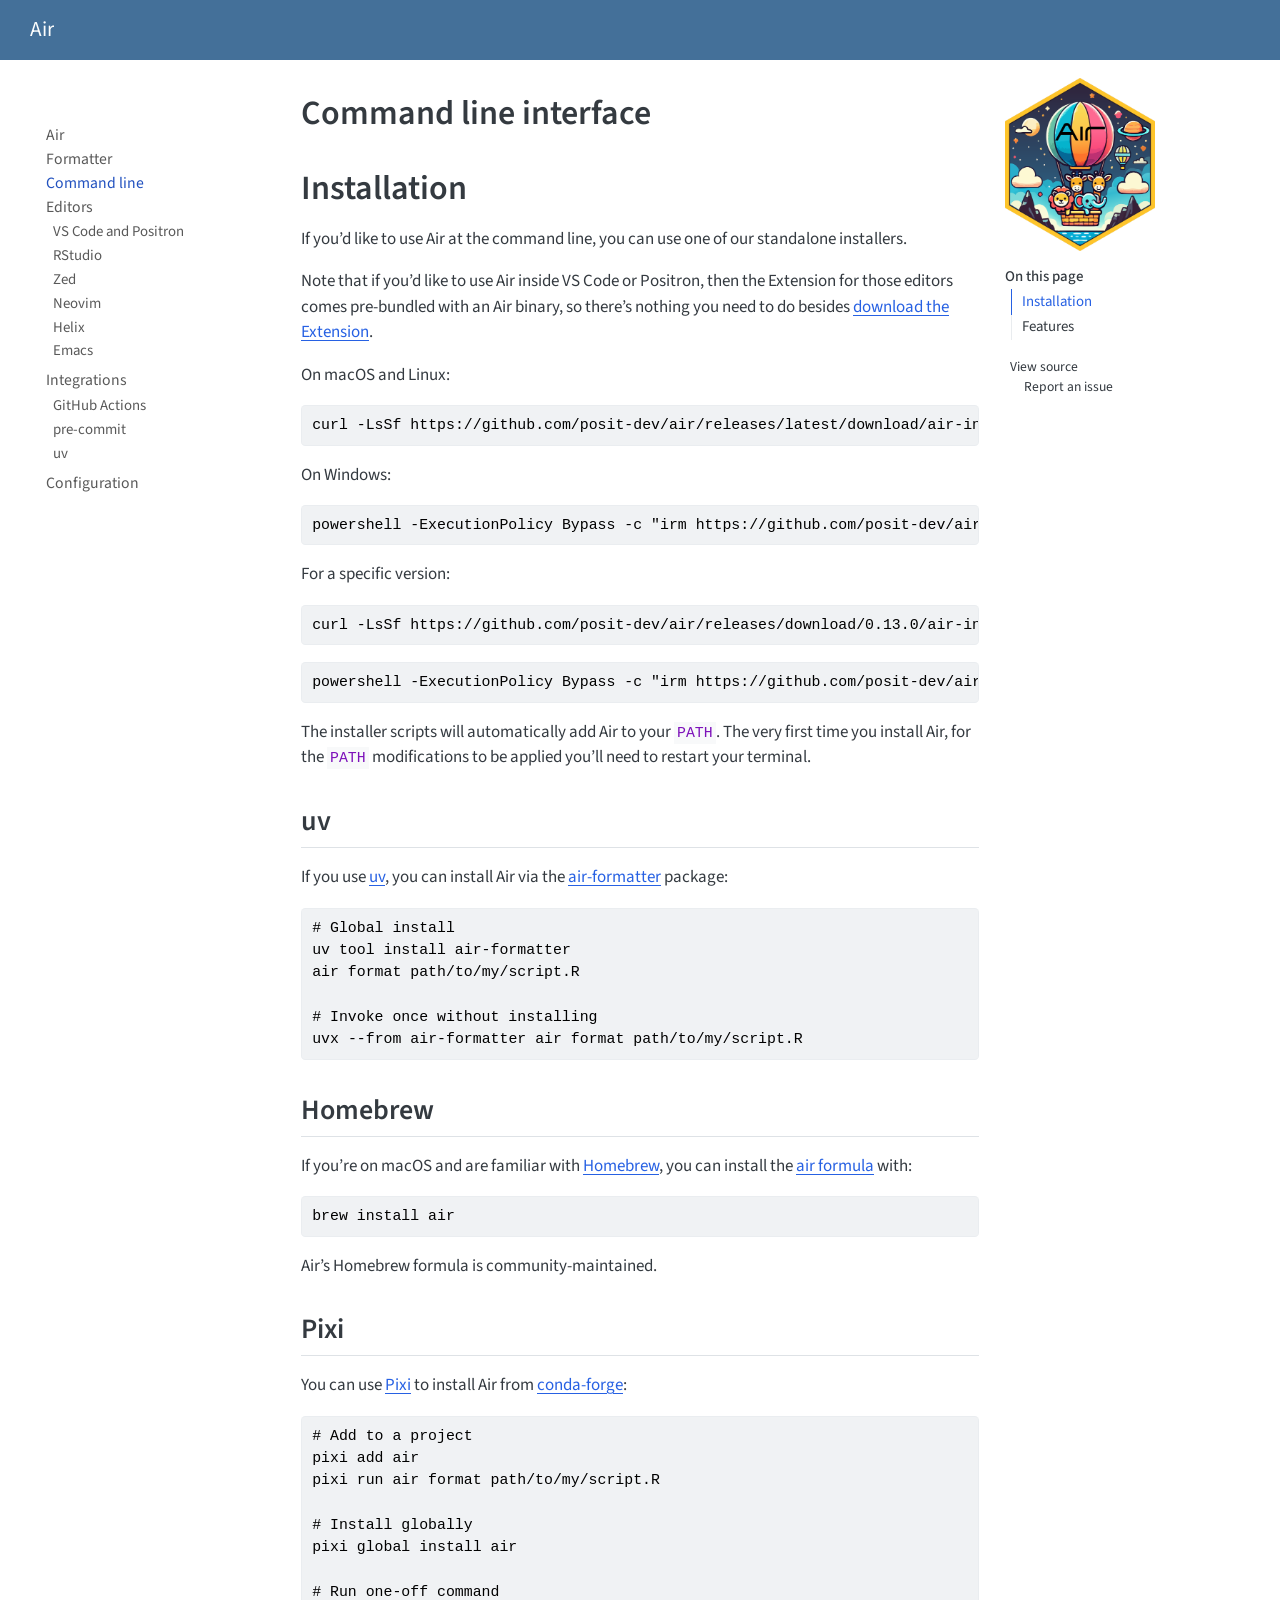
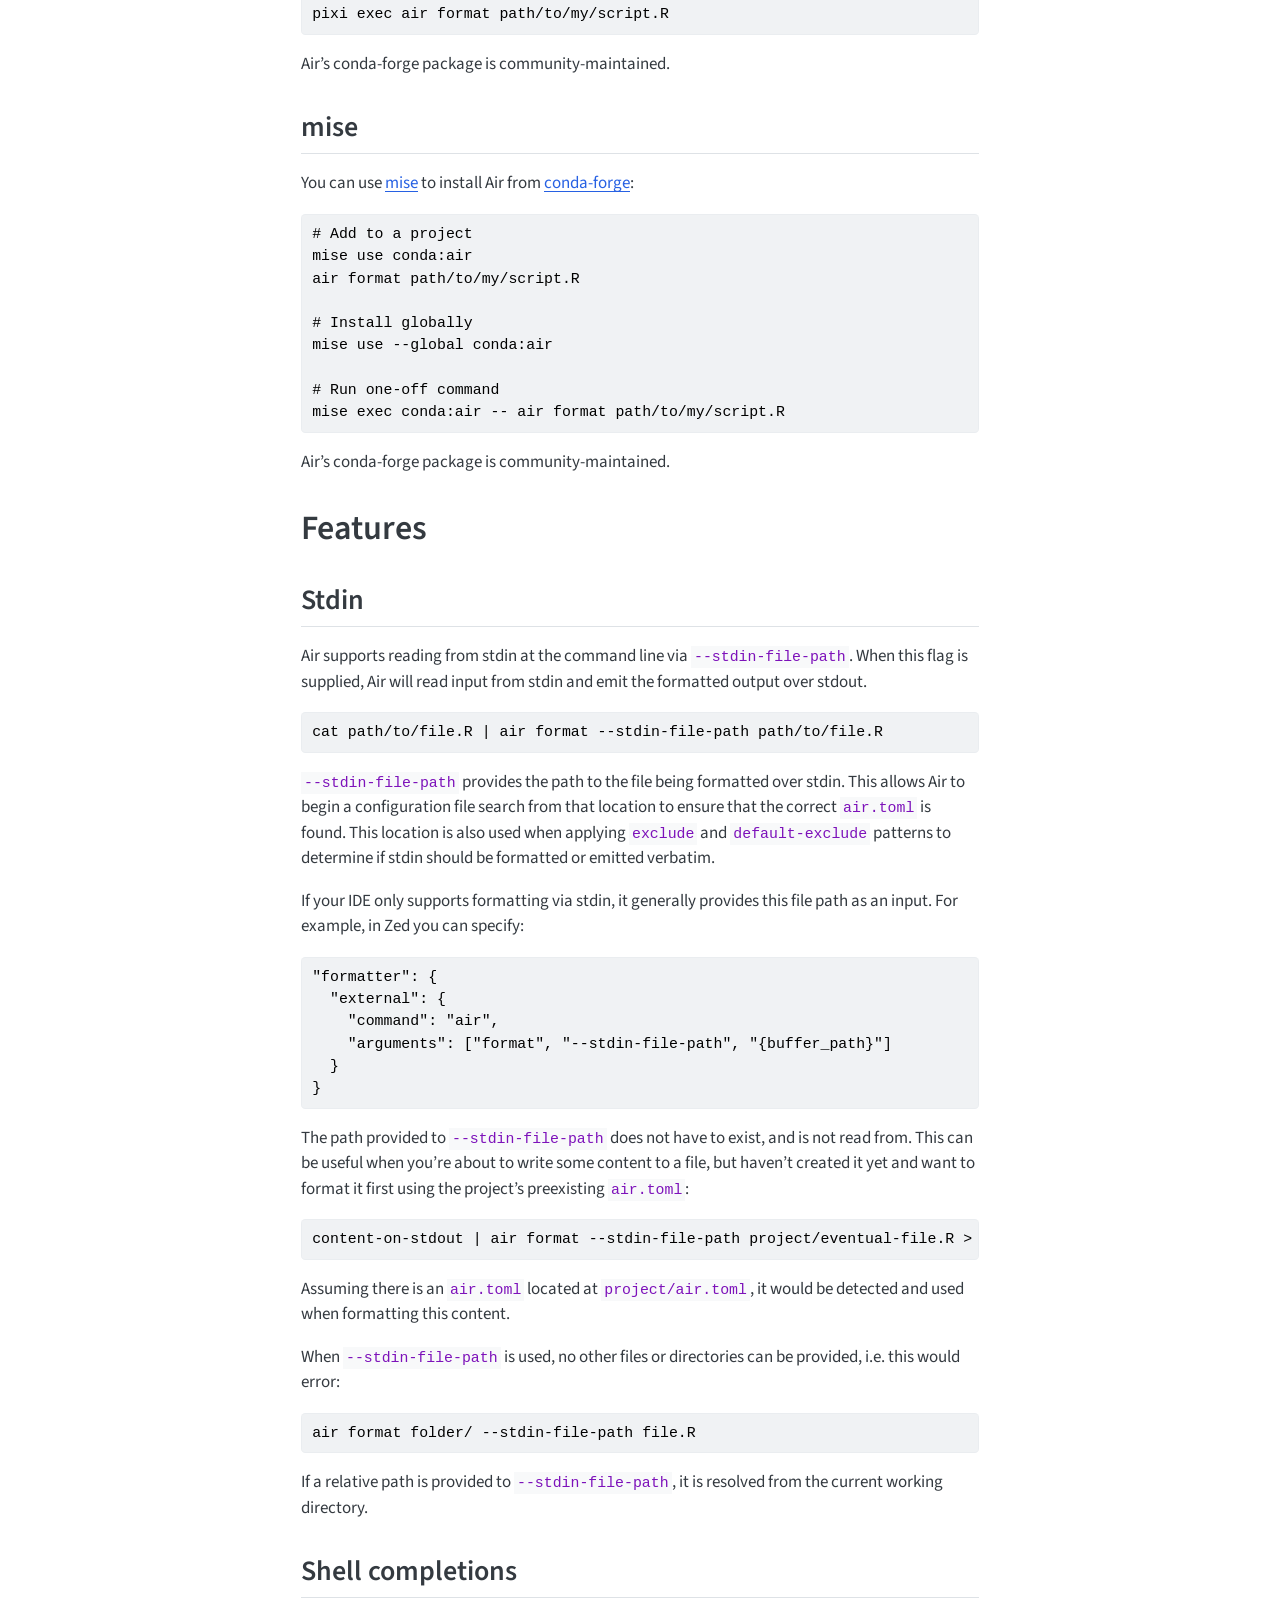
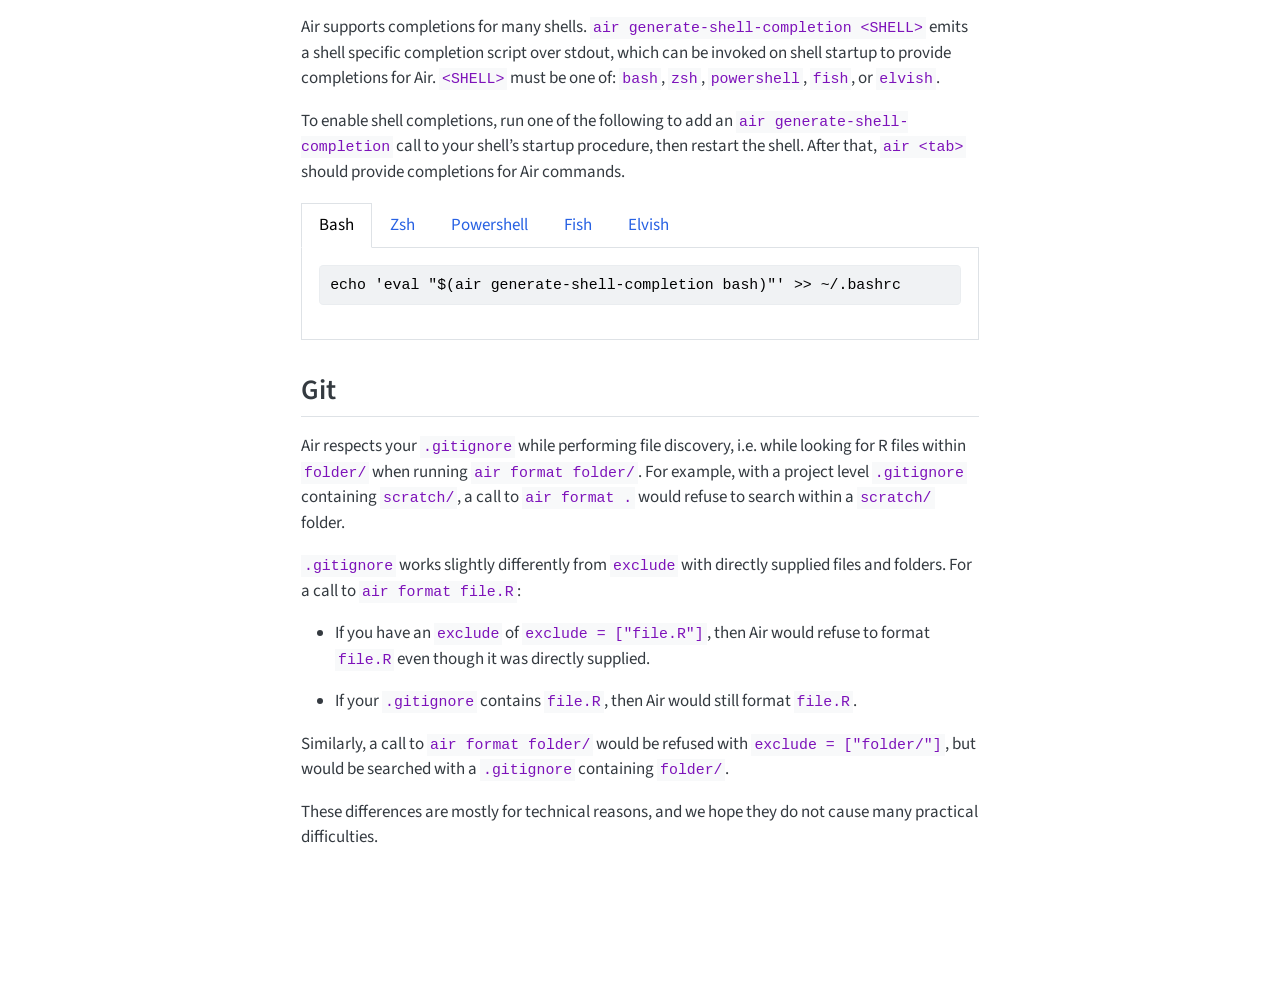
==== commit 20c72c64: "Built site for gh-pages" ====
--- a/cli.html
+++ b/cli.html
@@ -73,7 +73,7 @@
 <link href="site_libs/quarto-html/quarto-syntax-highlighting-018089954d508eae8a473f0b7f0491f0.css" rel="stylesheet" id="quarto-text-highlighting-styles">
 <script src="site_libs/bootstrap/bootstrap.min.js"></script>
 <link href="site_libs/bootstrap/bootstrap-icons.css" rel="stylesheet">
-<link href="site_libs/bootstrap/bootstrap-d9a0f20308945cdca9cd03d0f22939e3.min.css" rel="stylesheet" append-hash="true" id="quarto-bootstrap" data-mode="light">
+<link href="site_libs/bootstrap/bootstrap-6d287216895dd861a0a1b07536e4a158.min.css" rel="stylesheet" append-hash="true" id="quarto-bootstrap" data-mode="light">
 <script id="quarto-search-options" type="application/json">{
   "location": "navbar",
   "copy-button": false,
@@ -305,8 +305,8 @@
 <p>On Windows:</p>
 <div class="sourceCode" id="cb2"><pre class="sourceCode powershell code-with-copy"><code class="sourceCode powershell"><span id="cb2-1"><a href="#cb2-1" aria-hidden="true" tabindex="-1"></a>powershell <span class="op">-</span>ExecutionPolicy Bypass <span class="op">-</span>c <span class="st">"irm https://github.com/posit-dev/air/releases/latest/download/air-installer.ps1 | iex"</span></span></code><button title="Copy to Clipboard" class="code-copy-button"><i class="bi"></i></button></pre></div>
 <p>For a specific version:</p>
-<div class="sourceCode" id="cb3"><pre class="sourceCode bash code-with-copy"><code class="sourceCode bash"><span id="cb3-1"><a href="#cb3-1" aria-hidden="true" tabindex="-1"></a><span class="ex">curl</span> <span class="at">-LsSf</span> https://github.com/posit-dev/air/releases/download/0.12.0/air-installer.sh <span class="kw">|</span> <span class="fu">sh</span></span></code><button title="Copy to Clipboard" class="code-copy-button"><i class="bi"></i></button></pre></div>
-<div class="sourceCode" id="cb4"><pre class="sourceCode powershell code-with-copy"><code class="sourceCode powershell"><span id="cb4-1"><a href="#cb4-1" aria-hidden="true" tabindex="-1"></a>powershell <span class="op">-</span>ExecutionPolicy Bypass <span class="op">-</span>c <span class="st">"irm https://github.com/posit-dev/air/releases/download/0.12.0/air-installer.ps1 | iex"</span></span></code><button title="Copy to Clipboard" class="code-copy-button"><i class="bi"></i></button></pre></div>
+<div class="sourceCode" id="cb3"><pre class="sourceCode bash code-with-copy"><code class="sourceCode bash"><span id="cb3-1"><a href="#cb3-1" aria-hidden="true" tabindex="-1"></a><span class="ex">curl</span> <span class="at">-LsSf</span> https://github.com/posit-dev/air/releases/download/0.13.0/air-installer.sh <span class="kw">|</span> <span class="fu">sh</span></span></code><button title="Copy to Clipboard" class="code-copy-button"><i class="bi"></i></button></pre></div>
+<div class="sourceCode" id="cb4"><pre class="sourceCode powershell code-with-copy"><code class="sourceCode powershell"><span id="cb4-1"><a href="#cb4-1" aria-hidden="true" tabindex="-1"></a>powershell <span class="op">-</span>ExecutionPolicy Bypass <span class="op">-</span>c <span class="st">"irm https://github.com/posit-dev/air/releases/download/0.13.0/air-installer.ps1 | iex"</span></span></code><button title="Copy to Clipboard" class="code-copy-button"><i class="bi"></i></button></pre></div>
 <p>The installer scripts will automatically add Air to your <code>PATH</code>. The very first time you install Air, for the <code>PATH</code> modifications to be applied you’ll need to restart your terminal.</p>
 <section id="uv" class="level2">
 <h2 class="anchored" data-anchor-id="uv">uv</h2>
